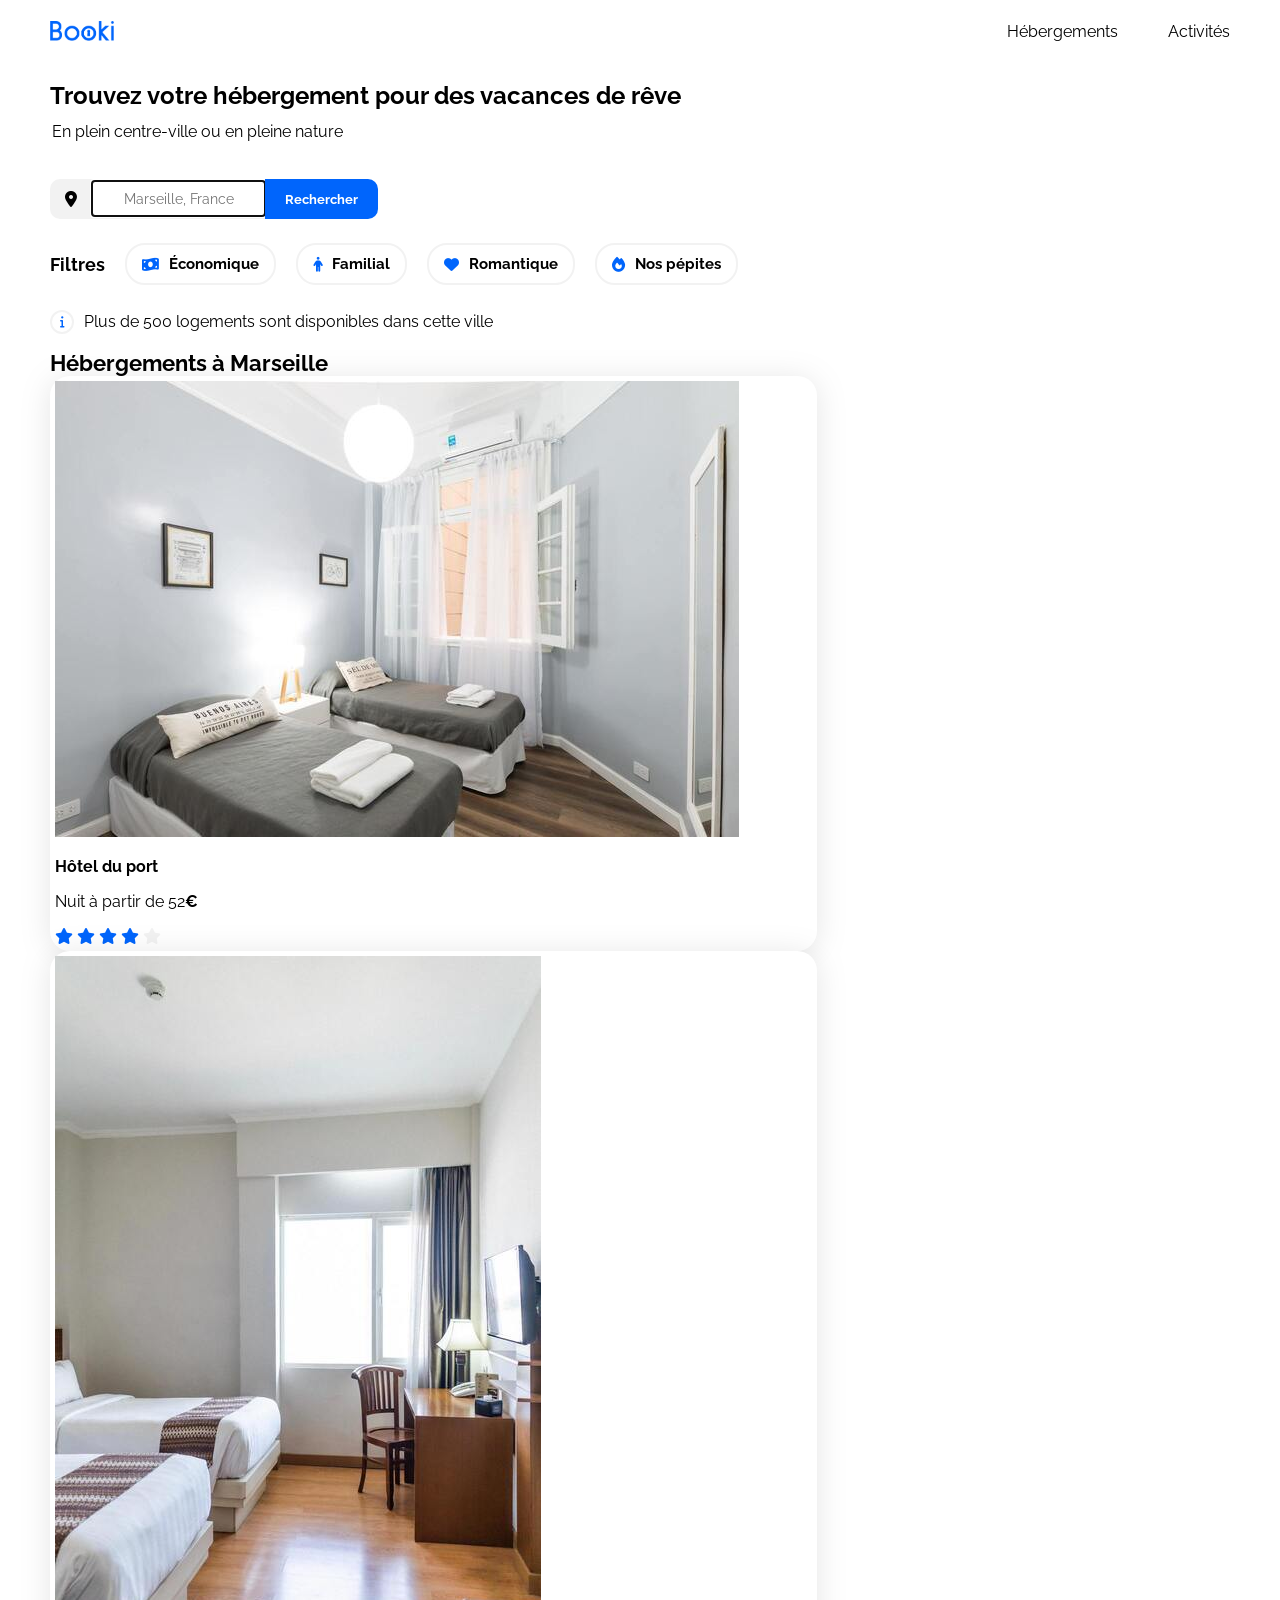
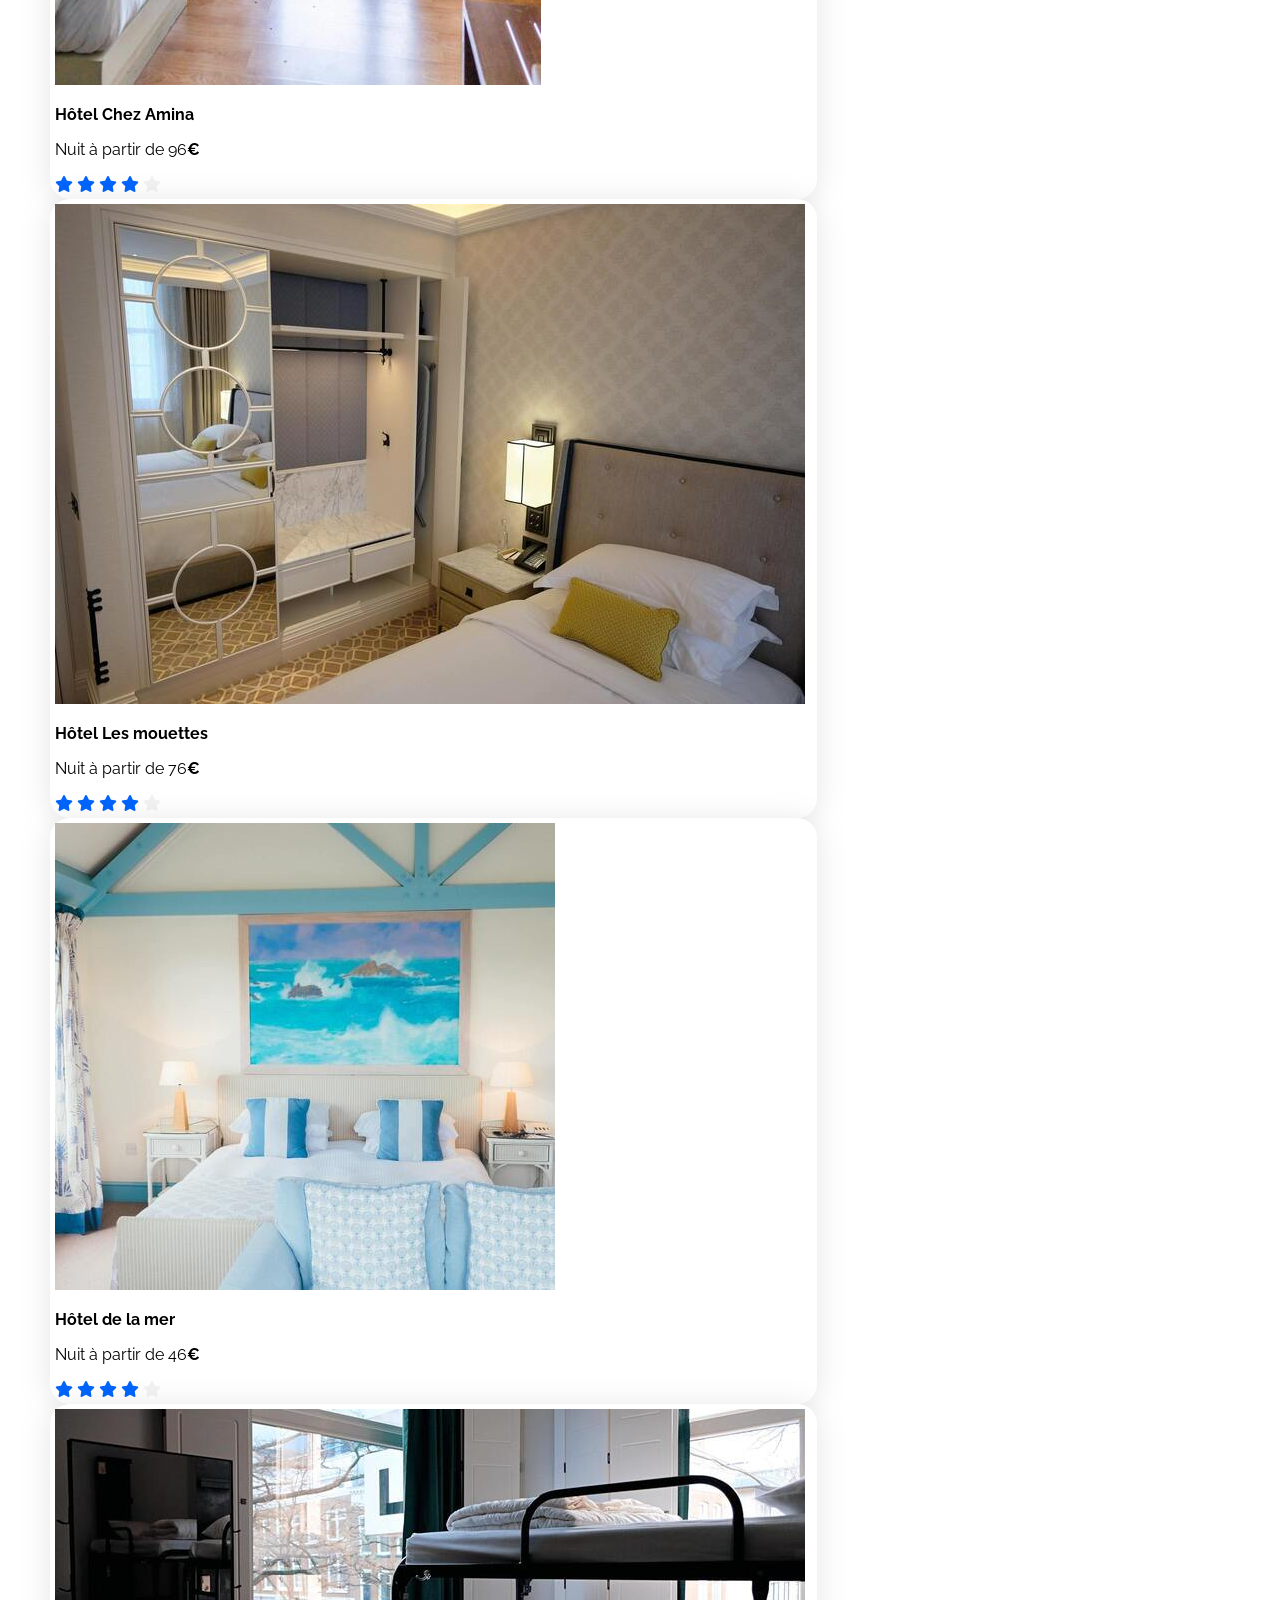
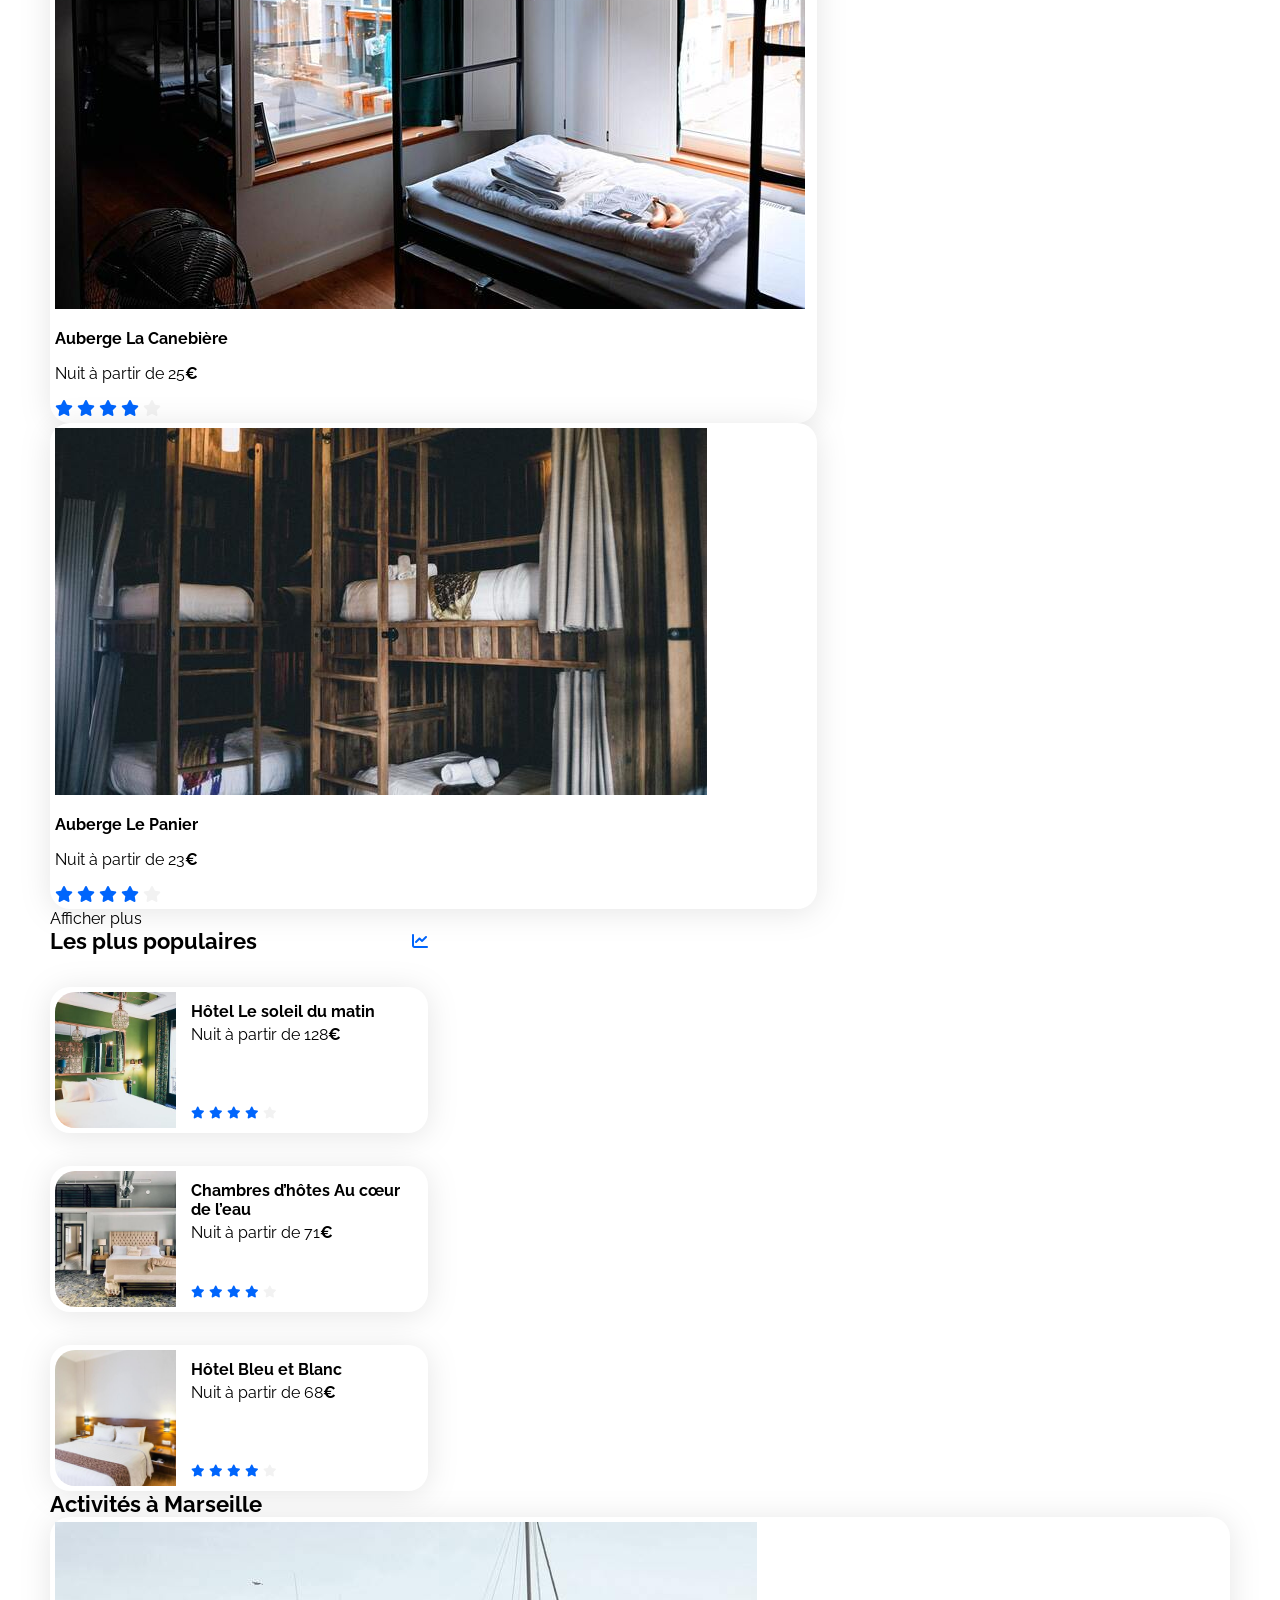
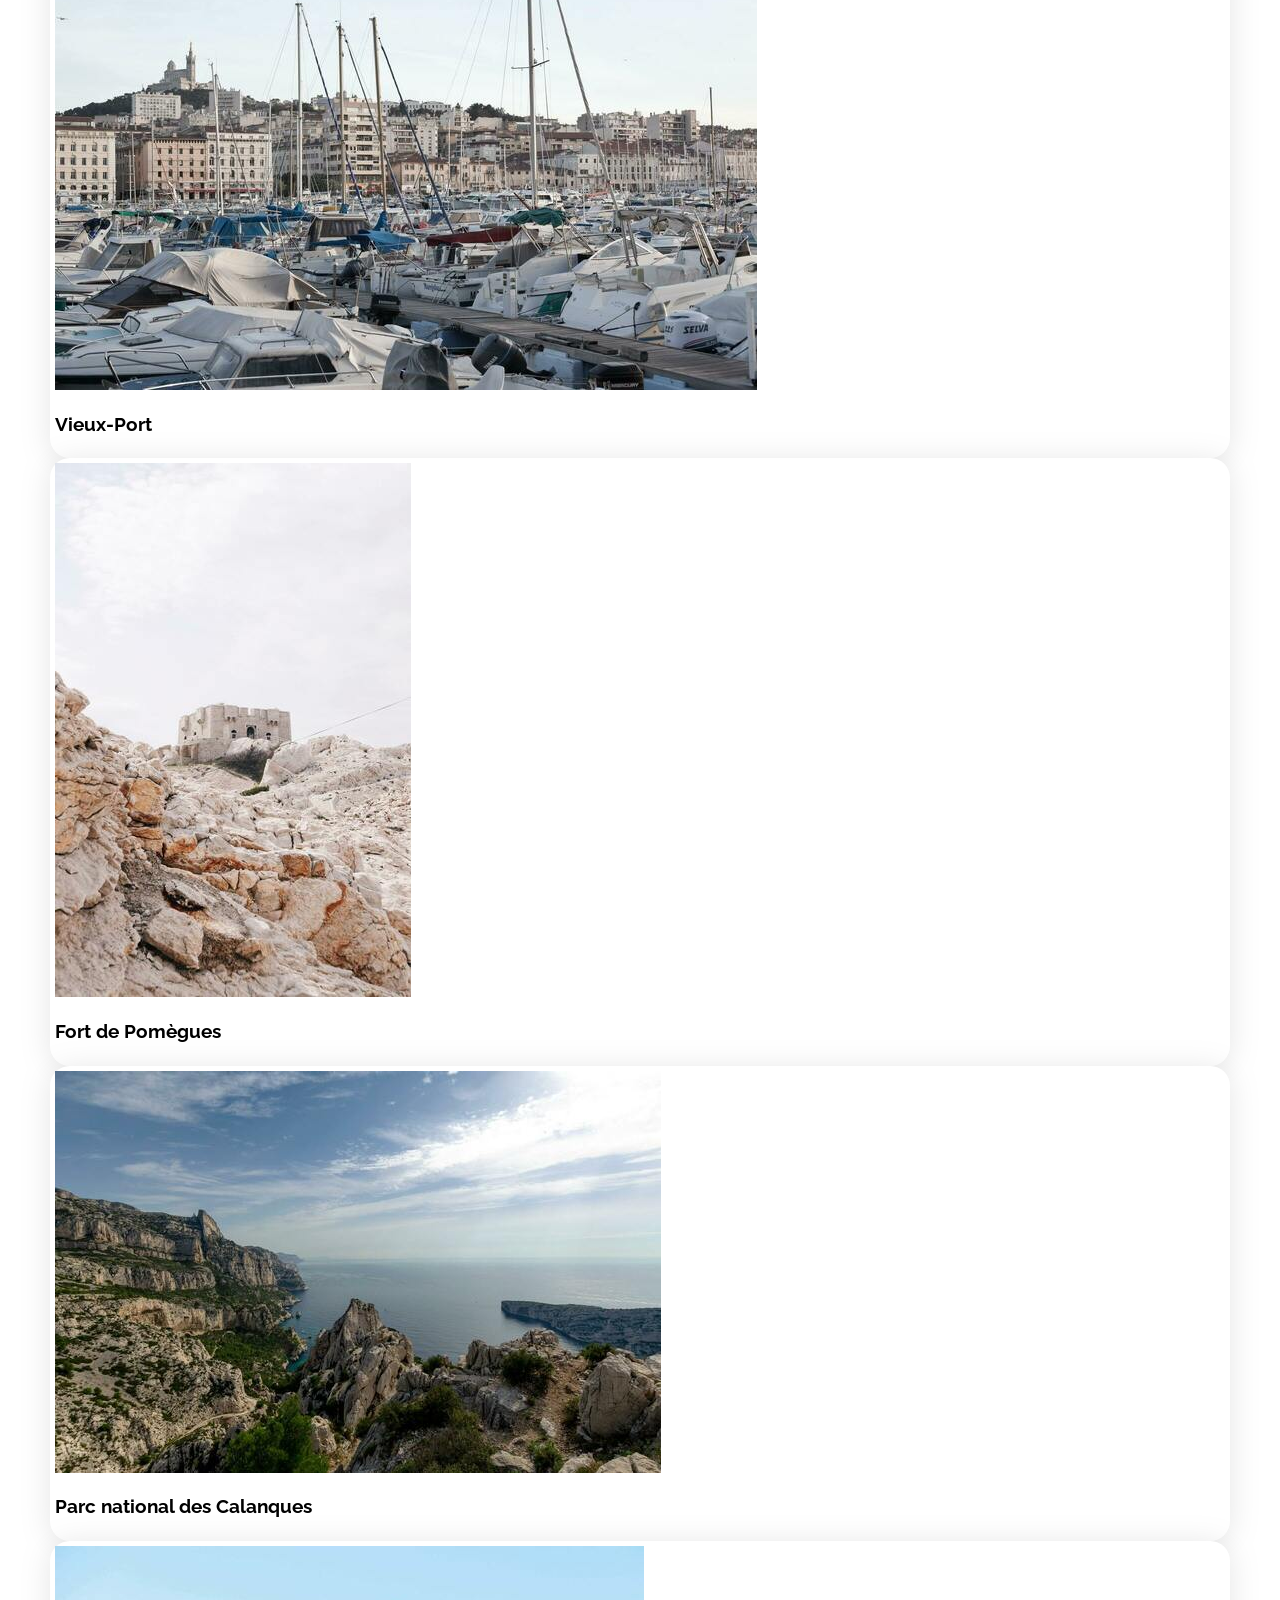
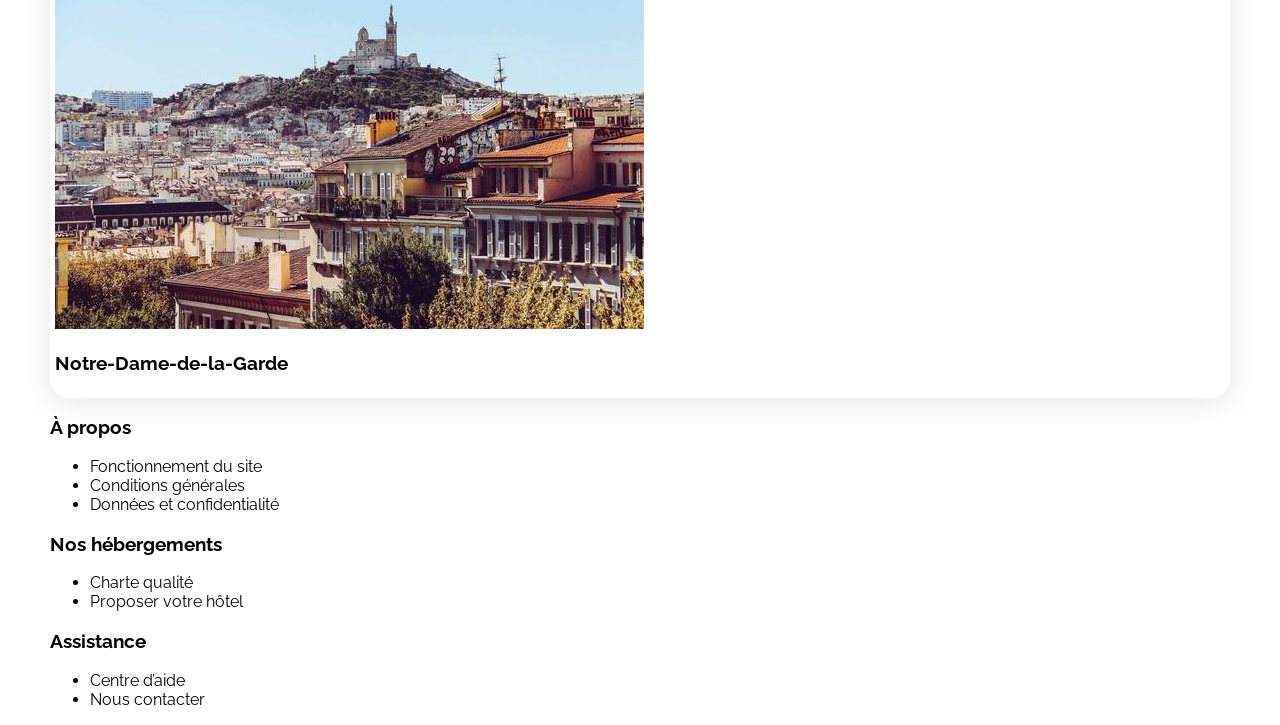
==== index.html @ cf089c15 "Ajout de la partie Filtres" ====
<!DOCTYPE html>
<html lang="fr">

<head>
    <meta charset="UTF-8">
    <meta name="viewport" content="width=device-width, initial-scale=1.0">
    <title>Booki</title>

    <!-- Polices -->
    <link rel="preconnect" href="https://fonts.googleapis.com">
    <link rel="preconnect" href="https://fonts.gstatic.com" crossorigin>
    <link href="https://fonts.googleapis.com/css2?family=Raleway:wght@400;500;700&display=swap" rel="stylesheet">

    <!-- Icônes -->
    <link rel="stylesheet" href="https://cdnjs.cloudflare.com/ajax/libs/font-awesome/6.2.1/css/all.min.css"
        integrity="sha512-MV7K8+y+gLIBoVD59lQIYicR65iaqukzvf/nwasF0nqhPay5w/9lJmVM2hMDcnK1OnMGCdVK+iQrJ7lzPJQd1w=="
        crossorigin="anonymous" referrerpolicy="no-referrer" />

    <!-- CSS -->
    <link rel="stylesheet" href="./css/style.css">
    <link rel="stylesheet" href="./css/tablette.css">
    <link rel="stylesheet" href="./css/mobile.css">
</head>

<body>
    <div class="main-container">

        <!-- HEADER -->
        <header>
            <nav class="nav">
                <img src="./images/logo/Booki.png" alt="Logo Booki" id="logo-booki">
                <ul class="nav-links">
                    <li><a href="#">Hébergements</a></li>
                    <li><a href="#">Activités</a></li>
                </ul>
            </nav>
        </header>

        <main>
            <!-- SECTION RECHERCHE -->
            <section class="recherche">

                <h1>Trouvez votre hébergement pour des vacances de rêve</h1>
                <p>En plein centre-ville ou en pleine nature</p>

                <form action="#" method="get" class="formulaire-recherche">
                    <div class="icone-recherche">
                        <i class="fa-solid fa-location-dot"></i>
                    </div>

                    <div class="barre-de-recherche">
                        <label for="ville" class="sr-only">Ville</label>
                        <input type="text" name="ville" id="ville" placeholder="Marseille, France" autofocus required>
                    </div>

                     <button type="submit" class="bouton-rechercher" aria-label="Lancer la recherche">Rechercher</button>
                </form>

            </section>

            <!-- SECTION FILTRES -->
            <section class="filtres">

                <div class="filtres-container">
                    <h2>Filtres</h2>

                    <button class="filtre">
                        <i class="fa-solid fa-money-bill-wave"></i> Économique
                    </button>

                    <button class="filtre">
                        <i class="fa-solid fa-person"></i> Familial
                    </button>

                    <button class="filtre">
                        <i class="fa-solid fa-heart"></i> Romantique
                    </button>

                    <button class="filtre">
                        <i class="fa-solid fa-fire"></i> Nos pépites
                    </button>
                </div>

                <p class="info">
                    <i class="fa-solid fa-info"></i>
                    Plus de 500 logements sont disponibles dans cette ville
                </p>
            </section>

            <!-- HEBERGEMENTS + POPULAIRES -->
            <div class="hebergements-et-populaires">

                <!-- SECTION HÉBERGEMENTS -->
                <section class="hebergements" id="hebergements">
                    <h2 class="section-title">Hébergements à Marseille</h2>

                    <div class="hebergements-cards">

                        <!-- 6 cartes -->
                        <article class="card">
                            <img src="./images/hebergements/fred-kleber.jpg" alt="Hôtel du port">
                            <div class="card-content">
                                <h3 class="card-title">Hôtel du port</h3>
                                <p class="card-subtitle">Nuit à partir de 52<span class="euro">€</span></p>
                                <div class="card-rating">
                                    <i class="fa-solid fa-star"></i>
                                    <i class="fa-solid fa-star"></i>
                                    <i class="fa-solid fa-star"></i>
                                    <i class="fa-solid fa-star"></i>
                                    <i class="fa-solid fa-star neutral-star"></i>
                                </div>
                            </div>
                        </article>

                        <article class="card">
                            <img src="./images/hebergements/febrian-zakaria.jpg" alt="Hôtel Chez Amina">
                            <div class="card-content">
                                <h3 class="card-title">Hôtel Chez Amina</h3>
                                <p class="card-subtitle">Nuit à partir de 96<span class="euro">€</span></p>
                                <div class="card-rating">
                                    <i class="fa-solid fa-star"></i>
                                    <i class="fa-solid fa-star"></i>
                                    <i class="fa-solid fa-star"></i>
                                    <i class="fa-solid fa-star"></i>
                                    <i class="fa-solid fa-star neutral-star"></i>
                                </div>
                            </div>
                        </article>

                        <article class="card">
                            <img src="./images/hebergements/reisetopia.jpg" alt="Hôtel Les mouettes">
                            <div class="card-content">
                                <h3 class="card-title">Hôtel Les mouettes</h3>
                                <p class="card-subtitle">Nuit à partir de 76<span class="euro">€</span></p>
                                <div class="card-rating">
                                    <i class="fa-solid fa-star"></i>
                                    <i class="fa-solid fa-star"></i>
                                    <i class="fa-solid fa-star"></i>
                                    <i class="fa-solid fa-star"></i>
                                    <i class="fa-solid fa-star neutral-star"></i>
                                </div>
                            </div>
                        </article>

                        <article class="card">
                            <img src="./images/hebergements/annie-spratt.jpg" alt="Hôtel de la mer">
                            <div class="card-content">
                                <h3 class="card-title">Hôtel de la mer</h3>
                                <p class="card-subtitle">Nuit à partir de 46<span class="euro">€</span></p>
                                <div class="card-rating">
                                    <i class="fa-solid fa-star"></i>
                                    <i class="fa-solid fa-star"></i>
                                    <i class="fa-solid fa-star"></i>
                                    <i class="fa-solid fa-star"></i>
                                    <i class="fa-solid fa-star neutral-star"></i>
                                </div>
                            </div>
                        </article>

                        <article class="card">
                            <img src="./images/hebergements/marcus-loke.jpg" alt="Auberge La Canebière">
                            <div class="card-content">
                                <h3 class="card-title">Auberge La Canebière</h3>
                                <p class="card-subtitle">Nuit à partir de 25<span class="euro">€</span></p>
                                <div class="card-rating">
                                    <i class="fa-solid fa-star"></i>
                                    <i class="fa-solid fa-star"></i>
                                    <i class="fa-solid fa-star"></i>
                                    <i class="fa-solid fa-star"></i>
                                    <i class="fa-solid fa-star neutral-star"></i>
                                </div>
                            </div>
                        </article>

                        <article class="card">
                            <img src="./images/hebergements/nicate-lee.jpg" alt="Auberge Le Panier">
                            <div class="card-content">
                                <h3 class="card-title">Auberge Le Panier</h3>
                                <p class="card-subtitle">Nuit à partir de 23<span class="euro">€</span></p>
                                <div class="card-rating">
                                    <i class="fa-solid fa-star"></i>
                                    <i class="fa-solid fa-star"></i>
                                    <i class="fa-solid fa-star"></i>
                                    <i class="fa-solid fa-star"></i>
                                    <i class="fa-solid fa-star neutral-star"></i>
                                </div>
                            </div>
                        </article>

                    </div>

                    <a href="#" class="show-more">Afficher plus</a>
                </section>

                <!-- SECTION POPULAIRES -->
                <section class="populaires">
                    <div class="populaires-title">
                        <h2 class="section-title">Les plus populaires</h2>
                        <i class="fa-solid fa-chart-line" aria-hidden="true"></i>
                    </div>

                    <div class="populaires-cards">

                        <a href="#">
                            <article class="card">
                                <img src="./images/hebergements/emile-guillemot.jpg" alt="Image de la chambre d'hôtel montrant un lit">
                                <div class="card-content">
                                    <div class="card-txt">
                                        <h3 class="card-title">Hôtel Le soleil du matin</h3>
                                        <p class="card-subtitle">Nuit à partir de 128<span class="euro">€</span></p>
                                    </div>
                                    <div class="card-rating">
                                        <i class="fa-xs fa-solid fa-star" aria-hidden="true"></i>
                                        <i class="fa-xs fa-solid fa-star" aria-hidden="true"></i>
                                        <i class="fa-xs fa-solid fa-star" aria-hidden="true"></i>
                                        <i class="fa-xs fa-solid fa-star" aria-hidden="true"></i>
                                        <i class="fa-xs fa-solid fa-star neutral-star" aria-hidden="true"></i>
                                        <span class="sr-only">Note de 4 sur 5</span>
                                    </div>
                                </div>
                            </article>
                        </a>

                        <a href="#">
                            <article class="card">
                                <img src="./images/hebergements/aw-creative.jpg" alt="Image de la chambre d'hôtel montrant un lit">
                                <div class="card-content">
                                    <div class="card-txt">
                                        <h3 class="card-title">Chambres d’hôtes Au cœur de l’eau</h3>
                                        <p class="card-subtitle">Nuit à partir de 71<span class="euro">€</span></p>
                                    </div>
                                    <div class="card-rating">
                                        <i class="fa-xs fa-solid fa-star" aria-hidden="true"></i>
                                        <i class="fa-xs fa-solid fa-star" aria-hidden="true"></i>
                                        <i class="fa-xs fa-solid fa-star" aria-hidden="true"></i>
                                        <i class="fa-xs fa-solid fa-star" aria-hidden="true"></i>
                                        <i class="fa-xs fa-solid fa-star neutral-star" aria-hidden="true"></i>
                                        <span class="sr-only">Note de 4 sur 5</span>
                                    </div>
                                </div>
                            </article>
                        </a>

                        <a href="#">
                            <article class="card">
                                <img src="./images/hebergements/febrian-zakaria2.jpg" alt="Image de la chambre d'hôtel montrant un lit">
                                <div class="card-content">
                                    <div class="card-txt">
                                        <h3 class="card-title">Hôtel Bleu et Blanc</h3>
                                        <p class="card-subtitle">Nuit à partir de 68<span class="euro">€</span></p>
                                    </div>
                                    <div class="card-rating">
                                        <i class="fa-xs fa-solid fa-star" aria-hidden="true"></i>
                                        <i class="fa-xs fa-solid fa-star" aria-hidden="true"></i>
                                        <i class="fa-xs fa-solid fa-star" aria-hidden="true"></i>
                                        <i class="fa-xs fa-solid fa-star" aria-hidden="true"></i>
                                        <i class="fa-xs fa-solid fa-star neutral-star" aria-hidden="true"></i>
                                        <span class="sr-only">Note de 4 sur 5</span>
                                    </div>
                                </div>
                            </article>
                        </a>
                    </div>
                </section> 
            </div>

            <!-- SECTION ACTIVITÉS -->
            <section class="activites" id="activites">
                <h2 class="section-title">Activités à Marseille</h2>

                <div class="activites-cards">
                    <article class="card">
                        <img src="./images/activites/reno-laithienne.jpg" alt="Vieux-Port">
                        <h3>Vieux-Port</h3>
                    </article>

                    <article class="card">
                        <img src="./images/activites/paul-hermann.jpg" alt="Fort de Pomègues">
                        <h3>Fort de Pomègues</h3>
                    </article>

                    <article class="card">
                        <img src="./images/activites/kilyan-sockalingum.jpg" alt="Parc national des Calanques">
                        <h3>Parc national des Calanques</h3>
                    </article>

                    <article class="card">
                        <img src="./images/activites/florian-wehde.jpg" alt="Notre-Dame-de-la-Garde">
                        <h3>Notre-Dame-de-la-Garde</h3>
                    </article>
                </div>
            </section>

        </main>

        <!-- FOOTER -->
        <footer>
            <div class="footer-column">
                <h3>À propos</h3>
                <ul>
                    <li>Fonctionnement du site</li>
                    <li>Conditions générales</li>
                    <li>Données et confidentialité</li>
                </ul>
            </div>

            <div class="footer-column">
                <h3>Nos hébergements</h3>
                <ul>
                    <li>Charte qualité</li>
                    <li>Proposer votre hôtel</li>
                </ul>
            </div>

            <div class="footer-column">
                <h3>Assistance</h3>
                <ul>
                    <li>Centre d’aide</li>
                    <li>Nous contacter</li>
                </ul>
            </div>
        </footer>
        
    </div>
</body>

</html>
---- css/style.css ----
/****** General ***********/

* {
    font-family: 'Raleway', sans-serif;
}

:root {
    --main-color: #0065FC;
    --main-bg-color: #F2F2F2;
    --filter-bg-color: #DEEBFF;
}

.fa-solid {
    color: var(--main-color);
}

body {
    display: flex;
    justify-content: center;
    margin: 0;
}

.main-container {
    width: 100%;
    max-width: 1440px;
    padding: 0 50px;
    box-sizing: border-box;
}

a {
    color: inherit;
    text-decoration: none;
}

.section-title {
    margin: 0;
    font-size: 22px;
}

.card {
    background-color: white;
    border-radius: 20px;
    padding: 5px;
    filter: drop-shadow(0px 3px 15px rgba(0, 0, 0, 0.1));
}

.card img {
    object-fit: cover;
}

.card-title {
    font-size: 16px;
}

.euro {
    font-weight: 700;
}

.neutral-star {
    color: var(--main-bg-color);
}

/****** Navigation ***********/
#logo-booki {
    height: 20px;
    width: auto;
}

/* Structure du header */
.nav {
    display: flex;
    justify-content: space-between;
    align-items: center;
}

/* Supprime les marges/paddings du ul */
.nav-links {
    list-style: none;
    display: flex;
    gap: 50px;
    margin: 0px;
    padding: 0px;
}

/* Style des liens */
.nav-links a {
    text-decoration: none;
    color: black;
    padding: 20px 0px;
    display: block;
    border-top: 2px solid transparent;
}

.nav-links a:hover {
    color: var(--main-color);
    border-top: 2px solid var(--main-color);
}

/****** Recherche ***********/

.recherche {
    display: flex;
    flex-direction: column;
    align-items: flex-start;
}

.recherche h1 {
    font-size: 24px;
    margin-bottom: 0px;
}

.recherche p {
    margin-top: 10px;
    padding: 2px;
}

.formulaire-recherche {
    margin-top: 20px;
    display: flex;
    align-items: center;
}

.icone-recherche {
    background-color: #F2F2F2;
    padding: 12px 15px;
    border-top-left-radius: 10px;
    border-bottom-left-radius: 10px;
    display: flex;
    justify-content: center;
    align-items: center;
}

.fa-location-dot {
  color: #000;
}

.barre-de-recherche {
    flex-grow: 1;
    height: 40px;
    display: flex;
    align-items: center;
    background-color: white;
    padding: 0px;
    box-sizing: border-box;
    border-top: 1px solid #F2F2F2;
    border-bottom: 1px solid #F2F2F2;
}

.barre-de-recherche input {
    flex: 1;
    border: none;
    height: 35px;
    padding: 0px;
    font-size: 14px;
    line-height: 40px;
    text-align: center;
}

.bouton-rechercher {
    background-color: var(--main-color);
    color: white;
    font-weight: 700;
    border: none;
    border-top-right-radius: 10px;
    border-bottom-right-radius: 10px;
    padding: 0px 20px;
    height: 40px;
    cursor: pointer;
}

.bouton-rechercher:hover {
    background-color: #0050c5;
}

/****** Filtres ***********/

.filtres h2 {
    font-size: 18px;
}

.filtres-container {
    display: flex;
    align-items: center;
    gap: 20px;
    margin-top: 20px;
}

.filtre {
    background-color: white;
    border-radius: 20px;
    border: 2px solid #F2F2F2;
    cursor: pointer;
    padding: 10px 15px;
    font-size: 15px;
    font-weight: 700;
    display: flex;
    align-items: center;
}

.filtre i {
    margin-right: 10px;
}

.filtre:hover {
    background-color: var(--filter-bg-color);
    border: 2px solid var(--main-color);
}

.info i {
    color: var(--main-color);
    background-color: white;
    border: 2px solid #F2F2F2;
    border-radius: 50%;
    width: 20px;
    height: 20px;
    display: flex;
    justify-content: center;
    align-items: center;
    margin-right: 10px;
    font-size: 12px;
}

.info {
    display: flex;
    align-items: center;
    margin-top: 20px;
    font-size: 16px;
}

/****** Hebergements And Populaires ***********/
.hebergements-and-populaires {
    display: flex;
    justify-content: space-between;
}

.hebergements-and-populaires section {
    background-color: var(--main-bg-color);
    border-radius: 20px;
    padding: 30px;
    box-sizing: border-box;
}

/****** Hebergements ***********/
.hebergements {
    width: 65%;
}

/****** Populaires ***********/
.populaires {
    width: 32%;
}

.populaires-title {
    display: flex;
    justify-content: space-between;
    align-items: center;
}

.populaires-cards .card {
    display: flex;
    margin-top: 33px;
}

.populaires-cards img {
    width: 33%;
    height: 136px;
    border-top-left-radius: 20px;
    border-bottom-left-radius: 20px;
}

.populaires-cards .card-content {
    width: 67%;
    padding-left: 15px;
    display: flex;
    flex-direction: column;
    justify-content: space-between;
    box-sizing: border-box;
}

.populaires-cards .card-title {
    margin-top: 10px;
    margin-bottom: 4px;
}

.populaires-cards .card-subtitle {
    margin: 0;
}

.populaires-cards .card-rating {
    margin-bottom: 5px;
}
---- css/tablette.css ----
/* Le code ci-dessous correspond à la version responsive uniquement */

/****** Media queries ***********/
/* Medium devices (tablets, less/equal than 1024px) */
@media (max-width: 1024px) {
    .hebergements-and-populaires {
        flex-direction: column;
    }

    .hebergements {
        width: 100%;
    }

    .populaires {
        width: 100%;
        margin-top: 50px;
    }

    .populaires-cards {
        display: flex;
        flex-direction: row;
        justify-content: space-between;
    }

    .populaires-cards a {
        width: 30%;
    }

    .populaires-cards .card-title {
        font-size: 14px;
    }

    .populaires-cards .card-subtitle {
        font-size: 13px;
    }
}
---- css/mobile.css ----
/* Small devices (phones, less than 768px) */
@media (max-width: 767.98px) {
    /* ... */
}
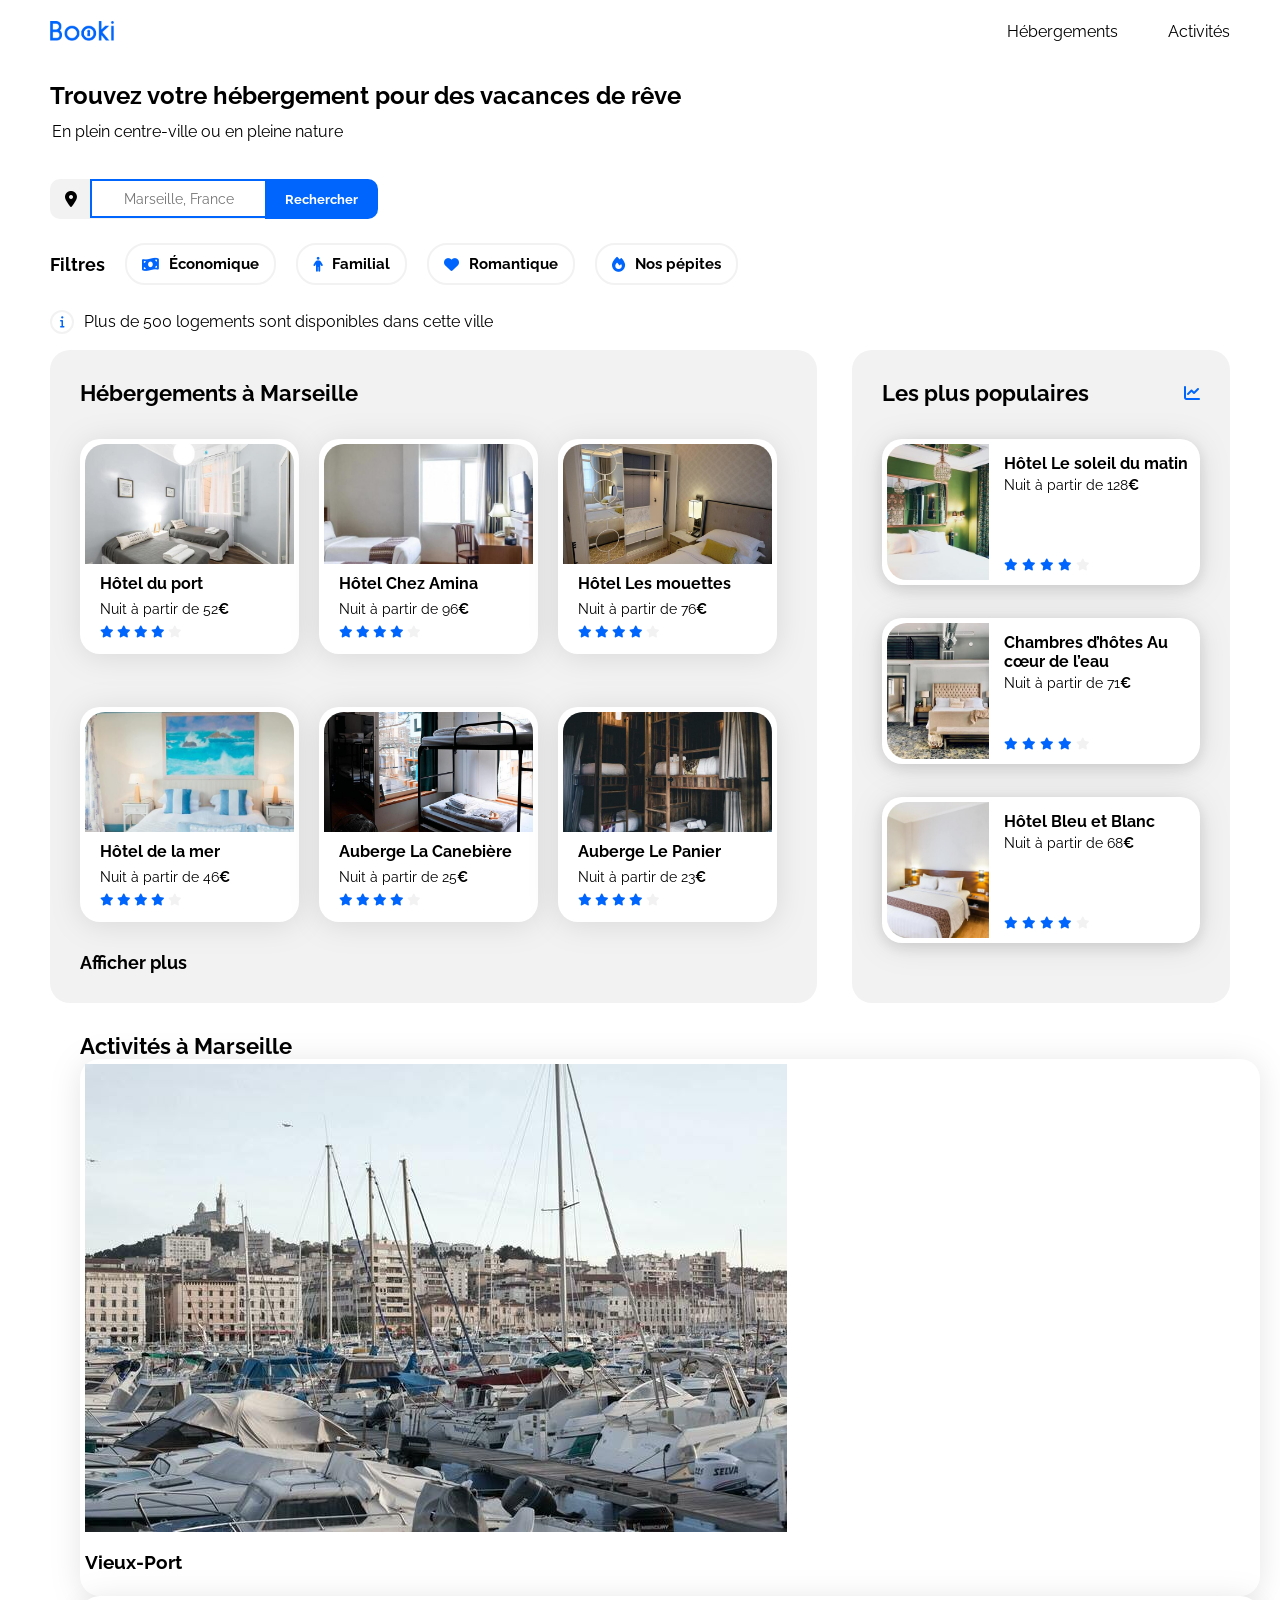
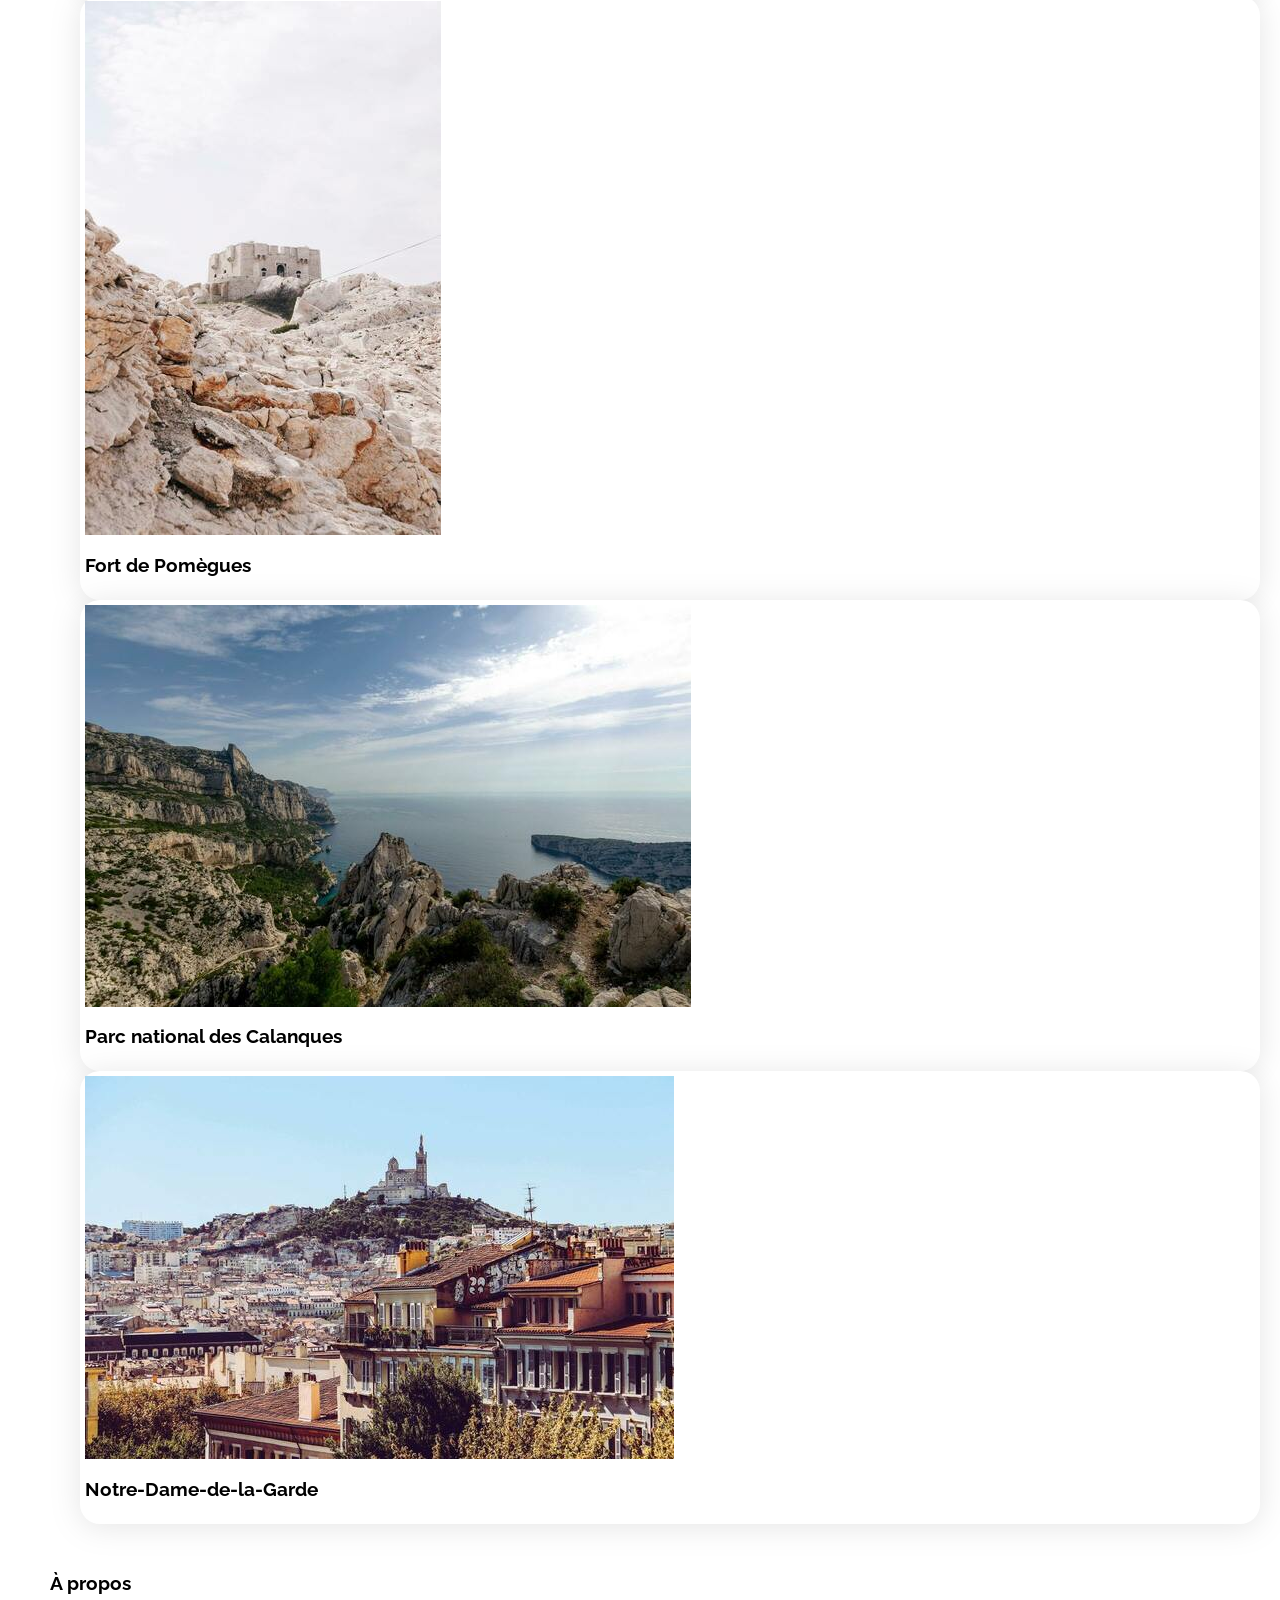
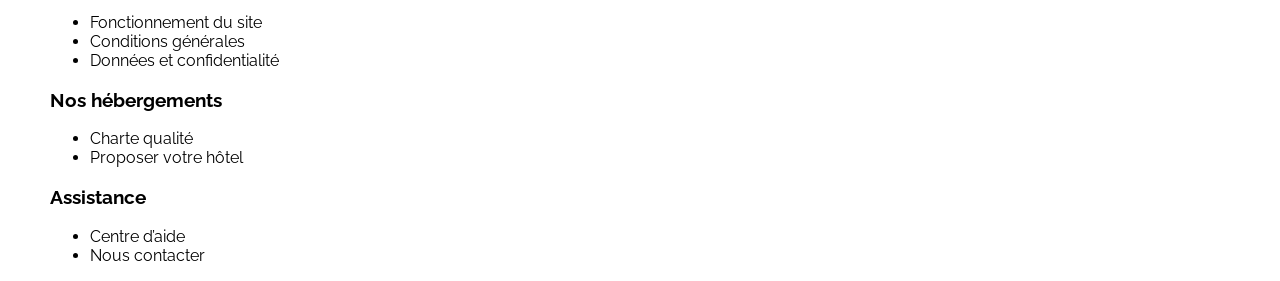
==== commit 35f53023: "Ajout des cartes Hébergements et Les plus populaires" ====
--- a/index.html
+++ b/index.html
@@ -14,7 +14,7 @@
     <!-- Icônes -->
     <link rel="stylesheet" href="https://cdnjs.cloudflare.com/ajax/libs/font-awesome/6.2.1/css/all.min.css"
         integrity="sha512-MV7K8+y+gLIBoVD59lQIYicR65iaqukzvf/nwasF0nqhPay5w/9lJmVM2hMDcnK1OnMGCdVK+iQrJ7lzPJQd1w=="
-        crossorigin="anonymous" referrerpolicy="no-referrer" />
+        crossorigin="anonymous" referrerpolicy="no-referrer">
 
     <!-- CSS -->
     <link rel="stylesheet" href="./css/style.css">
@@ -92,12 +92,16 @@
 
                 <!-- SECTION HÉBERGEMENTS -->
                 <section class="hebergements" id="hebergements">
-                    <h2 class="section-title">Hébergements à Marseille</h2>
+
+                    <div class="hebergements-titles">
+                        <h2 class="section-title">Hébergements à Marseille</h2>
+                    </div>
 
                     <div class="hebergements-cards">
 
                         <!-- 6 cartes -->
                         <article class="card">
+                            <a href="#">
                             <img src="./images/hebergements/fred-kleber.jpg" alt="Hôtel du port">
                             <div class="card-content">
                                 <h3 class="card-title">Hôtel du port</h3>
@@ -110,9 +114,11 @@
                                     <i class="fa-solid fa-star neutral-star"></i>
                                 </div>
                             </div>
-                        </article>
-
-                        <article class="card">
+                            </a>
+                        </article>
+
+                        <article class="card">
+                            <a href="#">
                             <img src="./images/hebergements/febrian-zakaria.jpg" alt="Hôtel Chez Amina">
                             <div class="card-content">
                                 <h3 class="card-title">Hôtel Chez Amina</h3>
@@ -125,9 +131,11 @@
                                     <i class="fa-solid fa-star neutral-star"></i>
                                 </div>
                             </div>
-                        </article>
-
-                        <article class="card">
+                            </a>
+                        </article>
+
+                        <article class="card">
+                            <a href="#">
                             <img src="./images/hebergements/reisetopia.jpg" alt="Hôtel Les mouettes">
                             <div class="card-content">
                                 <h3 class="card-title">Hôtel Les mouettes</h3>
@@ -140,9 +148,11 @@
                                     <i class="fa-solid fa-star neutral-star"></i>
                                 </div>
                             </div>
-                        </article>
-
-                        <article class="card">
+                            </a>
+                        </article>
+
+                        <article class="card">
+                            <a href="#">
                             <img src="./images/hebergements/annie-spratt.jpg" alt="Hôtel de la mer">
                             <div class="card-content">
                                 <h3 class="card-title">Hôtel de la mer</h3>
@@ -155,9 +165,11 @@
                                     <i class="fa-solid fa-star neutral-star"></i>
                                 </div>
                             </div>
-                        </article>
-
-                        <article class="card">
+                            </a>
+                        </article>
+
+                        <article class="card">
+                            <a href="#">
                             <img src="./images/hebergements/marcus-loke.jpg" alt="Auberge La Canebière">
                             <div class="card-content">
                                 <h3 class="card-title">Auberge La Canebière</h3>
@@ -170,9 +182,11 @@
                                     <i class="fa-solid fa-star neutral-star"></i>
                                 </div>
                             </div>
-                        </article>
-
-                        <article class="card">
+                            </a>
+                        </article>
+
+                        <article class="card">
+                            <a href="#">
                             <img src="./images/hebergements/nicate-lee.jpg" alt="Auberge Le Panier">
                             <div class="card-content">
                                 <h3 class="card-title">Auberge Le Panier</h3>
@@ -185,6 +199,7 @@
                                     <i class="fa-solid fa-star neutral-star"></i>
                                 </div>
                             </div>
+                            </a>
                         </article>
 
                     </div>
@@ -270,23 +285,31 @@
 
                 <div class="activites-cards">
                     <article class="card">
+                        <a href="#">
                         <img src="./images/activites/reno-laithienne.jpg" alt="Vieux-Port">
                         <h3>Vieux-Port</h3>
+                        </a>
                     </article>
 
                     <article class="card">
+                        <a href="#">
                         <img src="./images/activites/paul-hermann.jpg" alt="Fort de Pomègues">
                         <h3>Fort de Pomègues</h3>
+                        </a>
                     </article>
 
                     <article class="card">
+                        <a href="#">
                         <img src="./images/activites/kilyan-sockalingum.jpg" alt="Parc national des Calanques">
                         <h3>Parc national des Calanques</h3>
+                        </a>
                     </article>
 
                     <article class="card">
+                        <a href="#">
                         <img src="./images/activites/florian-wehde.jpg" alt="Notre-Dame-de-la-Garde">
                         <h3>Notre-Dame-de-la-Garde</h3>
+                        </a>
                     </article>
                 </div>
             </section>
--- a/css/style.css
+++ b/css/style.css
@@ -30,6 +30,7 @@
 a {
     color: inherit;
     text-decoration: none;
+    display: block;
 }
 
 .section-title {
@@ -42,14 +43,27 @@
     border-radius: 20px;
     padding: 5px;
     filter: drop-shadow(0px 3px 15px rgba(0, 0, 0, 0.1));
+    box-sizing: border-box;
 }
 
 .card img {
     object-fit: cover;
+    display: block;
 }
 
 .card-title {
     font-size: 16px;
+}
+
+.card-subtitle {
+    margin: 0px;
+    font-size: 14px;
+}
+
+.card:hover {
+    transform: scale(1.02);
+    transition: transform 0.3s ease-in-out;
+    box-shadow: 0px 4px 20px rgba(0, 0, 0, 0.2);
 }
 
 .euro {
@@ -154,6 +168,11 @@
     font-size: 14px;
     line-height: 40px;
     text-align: center;
+}
+
+.barre-de-recherche input:focus{
+    outline: 2px solid var(--main-color);
+    box-shadow: 0 0 0 2px var(--main-color);
 }
 
 .bouton-rechercher {
@@ -227,13 +246,16 @@
     font-size: 16px;
 }
 
-/****** Hebergements And Populaires ***********/
-.hebergements-and-populaires {
-    display: flex;
-    justify-content: space-between;
-}
-
-.hebergements-and-populaires section {
+/****** Hebergements et Populaires ***********/
+
+.hebergements-et-populaires {
+    display: flex;
+    justify-content: space-between;
+    flex-direction: row;
+    gap: 20px;
+}
+
+.hebergements-et-populaires section {
     background-color: var(--main-bg-color);
     border-radius: 20px;
     padding: 30px;
@@ -241,13 +263,74 @@
 }
 
 /****** Hebergements ***********/
+
 .hebergements {
     width: 65%;
+    border-radius: 20px;
+    background-color: #F2F2F2;
+    padding: 30px;
+}
+
+.hebergements-cards {
+    display: flex;
+    flex-wrap: wrap;
+    flex-direction: row;
+    gap: 20px;
+}
+
+.hebergements-cards a {
+    display: block;
+}
+
+.hebergements-cards .card {
+    display: flex;
+    flex-direction: column;
+    margin-top: 33px;
+    width: 31%;
+}
+
+.hebergements-cards img {
+    width: 100%;
+    height: 120px;
+    border-top-left-radius: 20px;
+    border-top-right-radius: 20px;
+}
+
+.hebergements-cards .card-content {
+    width: 100%;
+    padding-left: 15px;
+    display: flex;
+    flex-direction: column;
+    justify-content: space-between;
+    box-sizing: border-box;
+}
+
+.hebergements-cards .card-title {
+    margin-top: 10px;
+    margin-bottom: 8px;
+}
+
+.hebergements-cards .card-rating {
+    margin-top: 8px;
+    margin-bottom: 10px;
+    font-size: 12px;
+}
+
+.show-more {
+    display: inline-block;
+    margin-top: 30px;
+    font-weight: 700;
+    font-size: 18px;
+    text-decoration: none;
+    color: inherit;
 }
 
 /****** Populaires ***********/
 .populaires {
     width: 32%;
+    border-radius: 20px;
+    background-color: #F2F2F2;
+    padding: 30px;
 }
 
 .populaires-title {
@@ -256,9 +339,17 @@
     align-items: center;
 }
 
+.populaires-cards {
+    display: flex;
+    flex-direction: column;
+}
+
 .populaires-cards .card {
     display: flex;
     margin-top: 33px;
+    background-color: white;
+    border-radius: 20px;
+    box-shadow: 0px 4px 15px rgba(0, 0, 0, 0.1);
 }
 
 .populaires-cards img {
@@ -282,10 +373,21 @@
     margin-bottom: 4px;
 }
 
-.populaires-cards .card-subtitle {
-    margin: 0;
-}
-
 .populaires-cards .card-rating {
     margin-bottom: 5px;
 }
+
+/****** Activités ***********/
+
+.activites {
+    width: 100%;
+    padding: 30px;
+    display: flex;
+    flex-direction: column;
+}
+
+.activites-title {
+   display: flex;
+   justify-content: space-between;
+   align-items: center;
+}
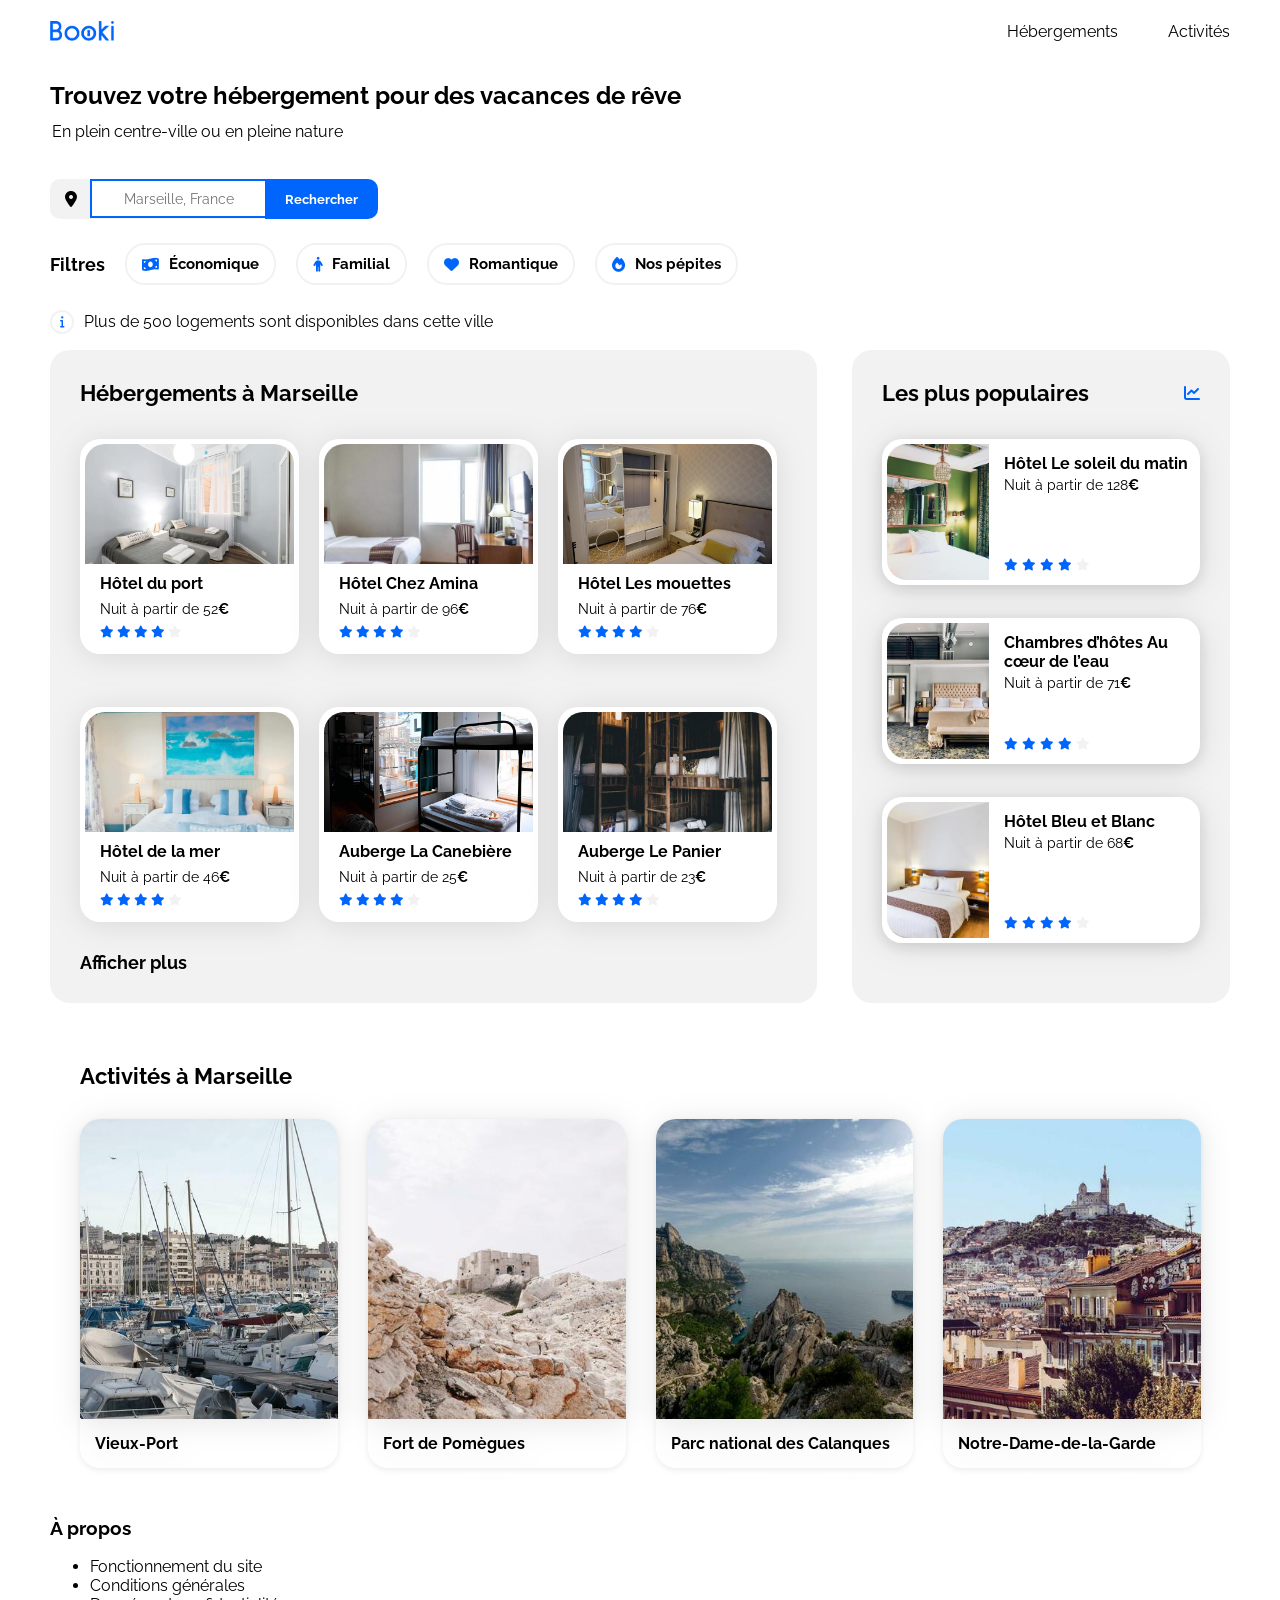
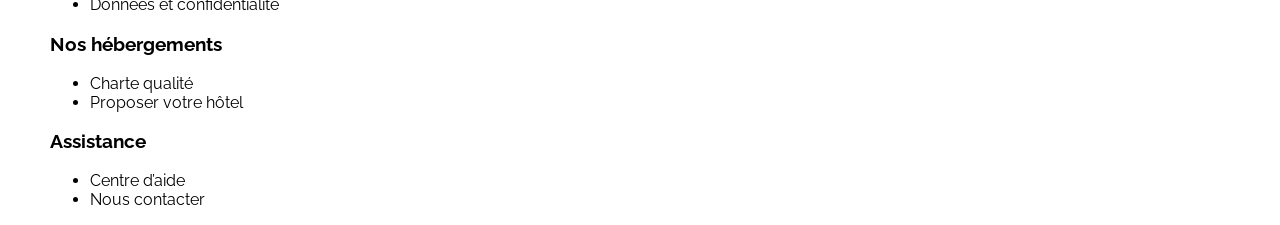
==== commit 7459dfce: "Ajout de la partie Activités" ====
--- a/index.html
+++ b/index.html
@@ -287,28 +287,28 @@
                     <article class="card">
                         <a href="#">
                         <img src="./images/activites/reno-laithienne.jpg" alt="Vieux-Port">
-                        <h3>Vieux-Port</h3>
+                        <h3 class="card-title">Vieux-Port</h3>
                         </a>
                     </article>
 
                     <article class="card">
                         <a href="#">
                         <img src="./images/activites/paul-hermann.jpg" alt="Fort de Pomègues">
-                        <h3>Fort de Pomègues</h3>
+                        <h3 class="card-title">Fort de Pomègues</h3>
                         </a>
                     </article>
 
                     <article class="card">
                         <a href="#">
                         <img src="./images/activites/kilyan-sockalingum.jpg" alt="Parc national des Calanques">
-                        <h3>Parc national des Calanques</h3>
+                        <h3 class="card-title">Parc national des Calanques</h3>
                         </a>
                     </article>
 
                     <article class="card">
                         <a href="#">
                         <img src="./images/activites/florian-wehde.jpg" alt="Notre-Dame-de-la-Garde">
-                        <h3>Notre-Dame-de-la-Garde</h3>
+                        <h3 class="card-title">Notre-Dame-de-la-Garde</h3>
                         </a>
                     </article>
                 </div>
--- a/css/style.css
+++ b/css/style.css
@@ -380,14 +380,36 @@
 /****** Activités ***********/
 
 .activites {
+    width: 95%;
+    display: flex;
+    flex-direction: column;
+    padding: 30px;
+    margin-top: 30px;
+}
+
+.activites-cards {
+    display: flex;
+    flex-direction: row;
+    margin-top: 30px;
+    gap: 30px;
+}
+
+.activites .card-title {
+    margin-top: 15px;
+    margin-bottom: 15px;
+    padding-left: 15px;
+}
+
+.activites-cards img {
     width: 100%;
-    padding: 30px;
-    display: flex;
-    flex-direction: column;
-}
-
-.activites-title {
-   display: flex;
-   justify-content: space-between;
-   align-items: center;
+    height: 300px;
+    border-top-left-radius: 20px;
+    border-top-right-radius: 20px;
+}
+
+.activites-cards .card {
+    width: 25%;
+    background-color: transparent;
+    padding: 0;
+    box-shadow: 0px 2px 6px rgba(0,0,0,0.08);
 }
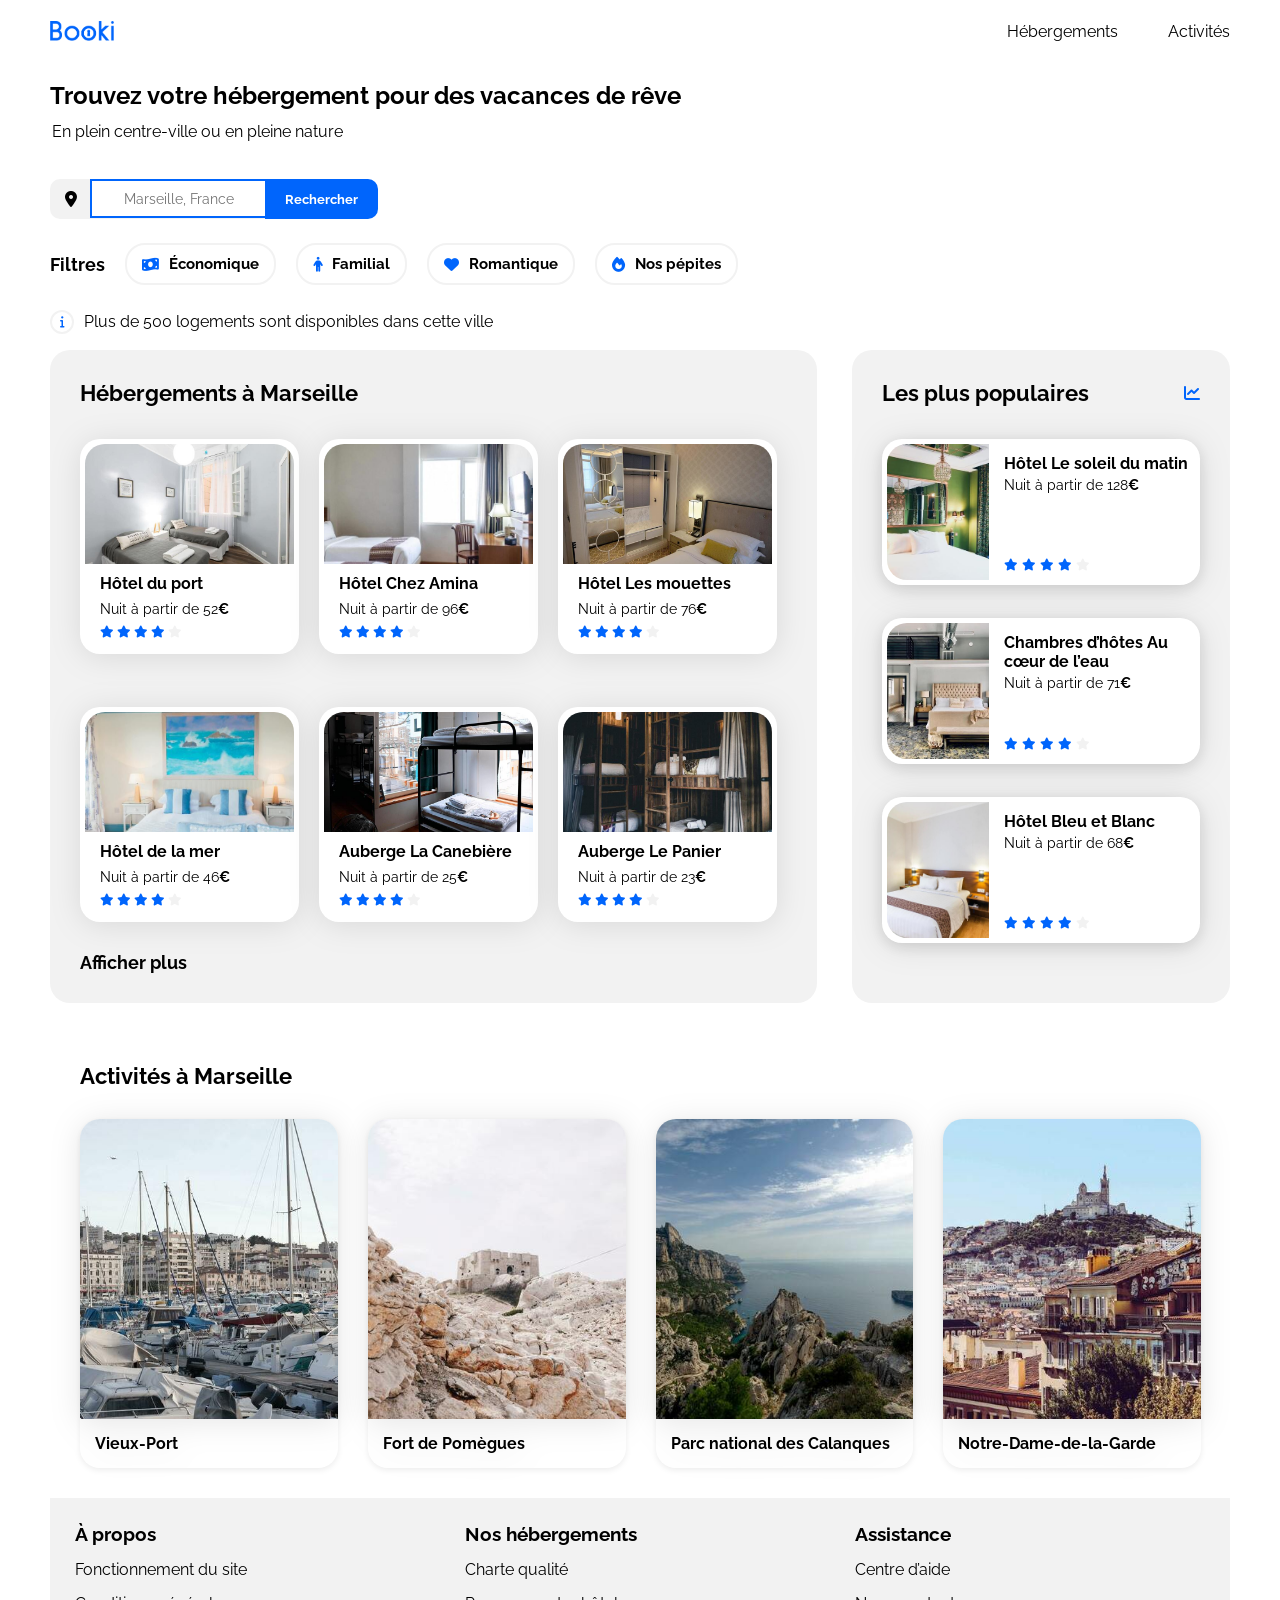
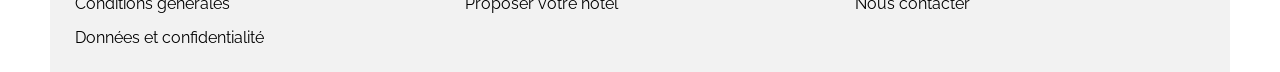
==== commit 644df631: "Ajout du footer" ====
--- a/index.html
+++ b/index.html
@@ -30,8 +30,8 @@
             <nav class="nav">
                 <img src="./images/logo/Booki.png" alt="Logo Booki" id="logo-booki">
                 <ul class="nav-links">
-                    <li><a href="#">Hébergements</a></li>
-                    <li><a href="#">Activités</a></li>
+                    <li><a href="#hebergements">Hébergements</a></li>
+                    <li><a href="#activites">Activités</a></li>
                 </ul>
             </nav>
         </header>
@@ -320,26 +320,26 @@
         <footer>
             <div class="footer-column">
                 <h3>À propos</h3>
-                <ul>
-                    <li>Fonctionnement du site</li>
-                    <li>Conditions générales</li>
-                    <li>Données et confidentialité</li>
+                <ul class="footer-links">
+                    <li><a href="#">Fonctionnement du site</a></li>
+                    <li><a href="#">Conditions générales</a></li>
+                    <li><a href="#">Données et confidentialité</a></li>
                 </ul>
             </div>
 
             <div class="footer-column">
                 <h3>Nos hébergements</h3>
-                <ul>
-                    <li>Charte qualité</li>
-                    <li>Proposer votre hôtel</li>
+                <ul class="footer-links">
+                    <li><a href="#">Charte qualité</a></li>
+                    <li><a href="#">Proposer votre hôtel</a></li>
                 </ul>
             </div>
 
             <div class="footer-column">
                 <h3>Assistance</h3>
-                <ul>
-                    <li>Centre d’aide</li>
-                    <li>Nous contacter</li>
+                <ul class="footer-links">
+                    <li><a href="#">Centre d’aide</a></li>
+                    <li><a href="#">Nous contacter</a></li>
                 </ul>
             </div>
         </footer>
--- a/css/style.css
+++ b/css/style.css
@@ -412,4 +412,36 @@
     background-color: transparent;
     padding: 0;
     box-shadow: 0px 2px 6px rgba(0,0,0,0.08);
+}
+
+/****** Footer ***********/
+
+footer {
+    display: flex;
+    justify-content: space-around;
+    align-items: flex-start;
+    padding: 25px 25px;
+    background-color: #F2F2F2;
+    gap: 40px;
+}
+
+footer h3 {
+    margin-top: 0;
+    margin-bottom: 15px;
+}
+
+.footer-links {
+    list-style: none;
+    margin: 0px;
+    padding: 0px;
+    display: flex;
+    flex-direction: column;
+    gap: 15px;
+}
+
+.footer-column {
+    display: flex;
+    flex-direction: column;
+    flex: 1;
+    min-width: 150px;
 }
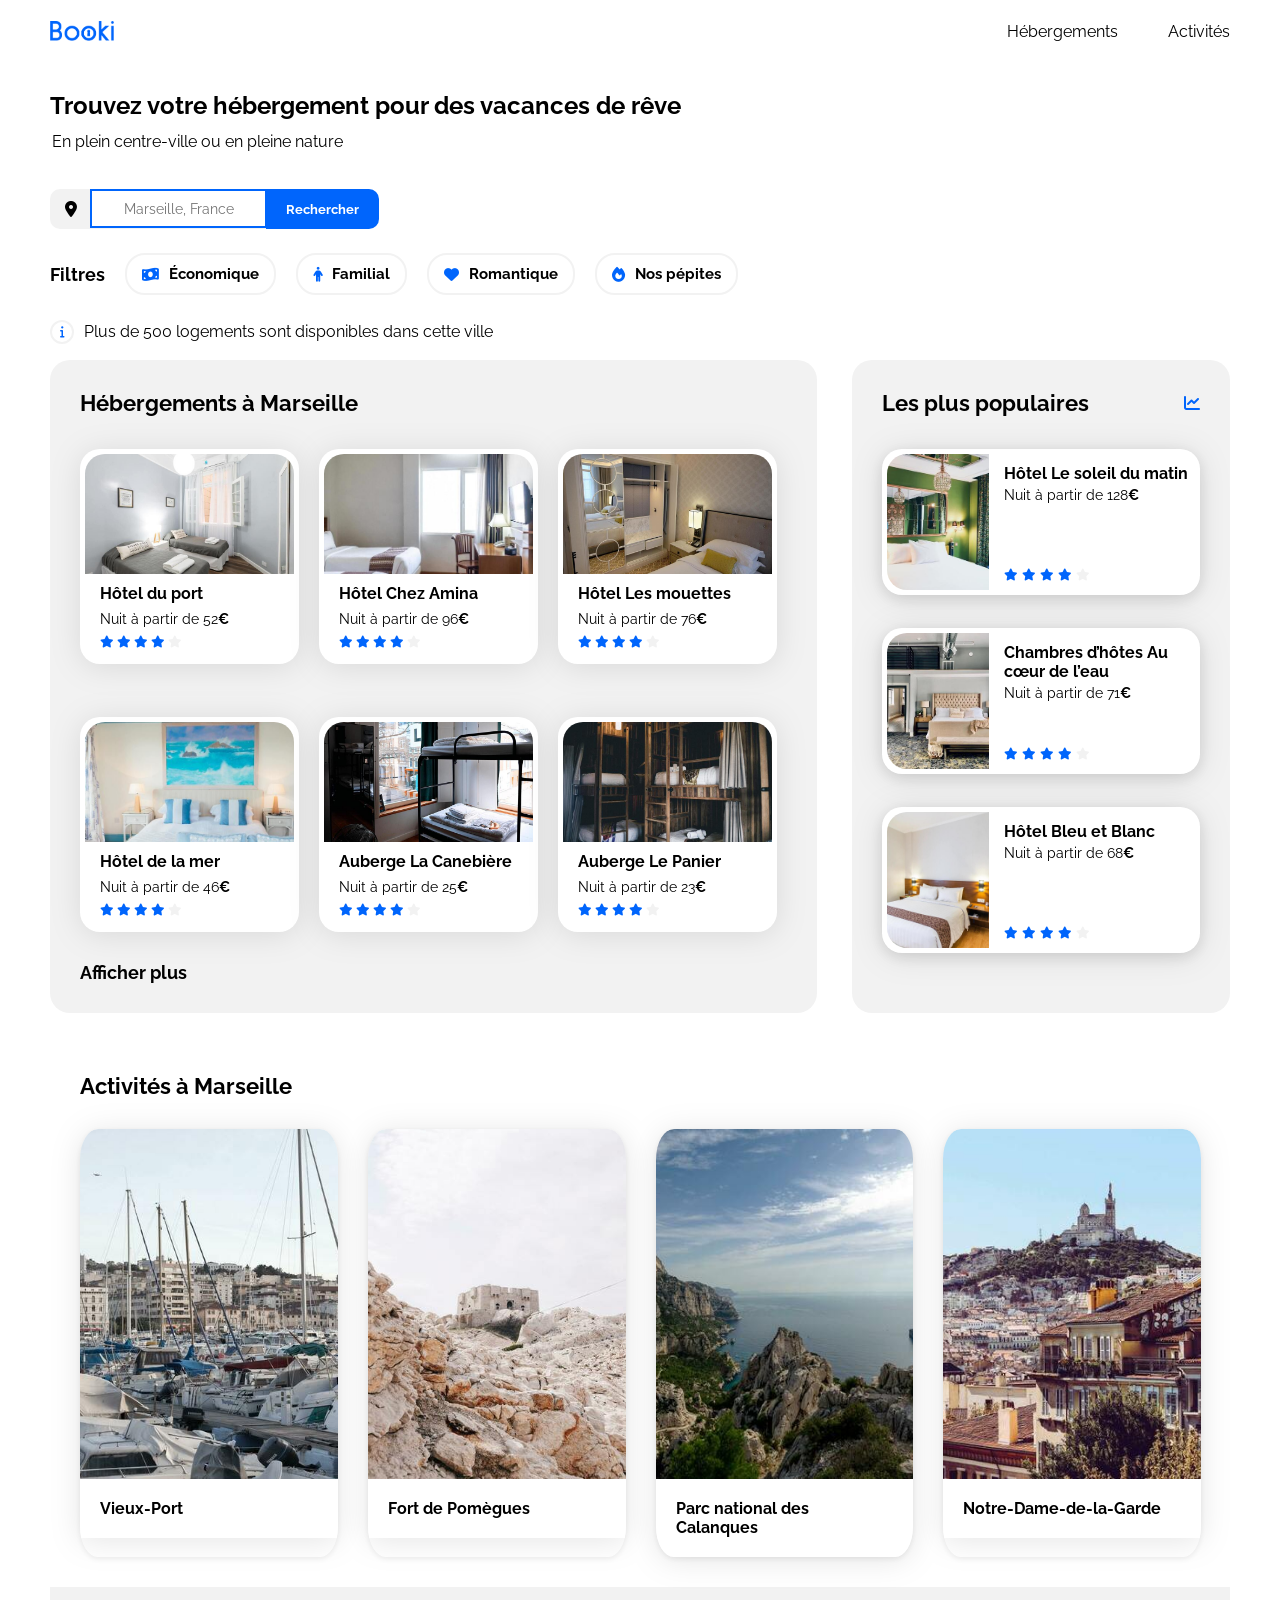
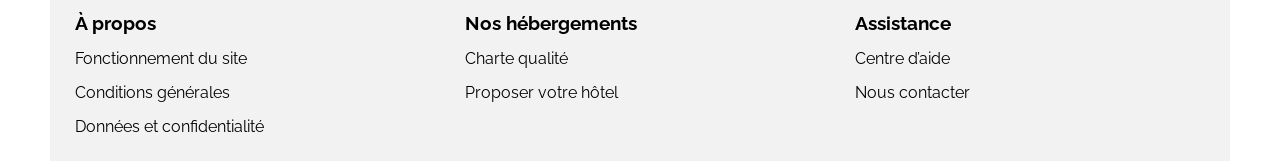
==== commit a3cc2068: "Correction de la partie Activités" ====
--- a/index.html
+++ b/index.html
@@ -284,33 +284,43 @@
                 <h2 class="section-title">Activités à Marseille</h2>
 
                 <div class="activites-cards">
+
                     <article class="card">
                         <a href="#">
-                        <img src="./images/activites/reno-laithienne.jpg" alt="Vieux-Port">
-                        <h3 class="card-title">Vieux-Port</h3>
+                            <img src="./images/activites/reno-laithienne.jpg" alt="Vieux-Port">
+                            <div class="card-content">
+                                <h3 class="card-title">Vieux-Port</h3>
+                        </div>
                         </a>
                     </article>
 
                     <article class="card">
                         <a href="#">
-                        <img src="./images/activites/paul-hermann.jpg" alt="Fort de Pomègues">
-                        <h3 class="card-title">Fort de Pomègues</h3>
+                            <img src="./images/activites/paul-hermann.jpg" alt="Fort de Pomègues">
+                            <div class="card-content">
+                                <h3 class="card-title">Fort de Pomègues</h3>
+                            </div>
                         </a>
                     </article>
 
                     <article class="card">
                         <a href="#">
-                        <img src="./images/activites/kilyan-sockalingum.jpg" alt="Parc national des Calanques">
-                        <h3 class="card-title">Parc national des Calanques</h3>
+                            <img src="./images/activites/kilyan-sockalingum.jpg" alt="Parc national des Calanques">
+                            <div class="card-content">
+                                <h3 class="card-title">Parc national des Calanques</h3>
+                            </div>
                         </a>
                     </article>
 
                     <article class="card">
                         <a href="#">
-                        <img src="./images/activites/florian-wehde.jpg" alt="Notre-Dame-de-la-Garde">
-                        <h3 class="card-title">Notre-Dame-de-la-Garde</h3>
+                            <img src="./images/activites/florian-wehde.jpg" alt="Notre-Dame-de-la-Garde">
+                            <div class="card-content">
+                                <h3 class="card-title">Notre-Dame-de-la-Garde</h3>
+                            </div>
                         </a>
                     </article>
+                    
                 </div>
             </section>
 
--- a/css/style.css
+++ b/css/style.css
@@ -44,6 +44,7 @@
     padding: 5px;
     filter: drop-shadow(0px 3px 15px rgba(0, 0, 0, 0.1));
     box-sizing: border-box;
+    transition: transform 0.3s ease-in-out, box-shadow 0.3s ease-in-out;
 }
 
 .card img {
@@ -62,7 +63,6 @@
 
 .card:hover {
     transform: scale(1.02);
-    transition: transform 0.3s ease-in-out;
     box-shadow: 0px 4px 20px rgba(0, 0, 0, 0.2);
 }
 
@@ -98,7 +98,6 @@
 
 /* Style des liens */
 .nav-links a {
-    text-decoration: none;
     color: black;
     padding: 20px 0px;
     display: block;
@@ -116,6 +115,7 @@
     display: flex;
     flex-direction: column;
     align-items: flex-start;
+    margin-top: 10px;
 }
 
 .recherche h1 {
@@ -158,6 +158,7 @@
     box-sizing: border-box;
     border-top: 1px solid #F2F2F2;
     border-bottom: 1px solid #F2F2F2;
+    border-right: 1px solid #F2F2F2; 
 }
 
 .barre-de-recherche input {
@@ -166,7 +167,6 @@
     height: 35px;
     padding: 0px;
     font-size: 14px;
-    line-height: 40px;
     text-align: center;
 }
 
@@ -395,23 +395,32 @@
 }
 
 .activites .card-title {
-    margin-top: 15px;
-    margin-bottom: 15px;
-    padding-left: 15px;
-}
-
-.activites-cards img {
-    width: 100%;
-    height: 300px;
-    border-top-left-radius: 20px;
-    border-top-right-radius: 20px;
+    margin: 0; /* on enlève les marges par défaut */
+}
+
+.activites-cards .card-content {
+    padding: 20px 20px 20px;
+    background-color: white;
 }
 
 .activites-cards .card {
     width: 25%;
     background-color: transparent;
-    padding: 0;
+    padding: 0px;
     box-shadow: 0px 2px 6px rgba(0,0,0,0.08);
+    border-radius: 7%;
+    overflow: hidden;
+}
+
+.activites-cards .card a {
+    height: 100%;
+}
+
+.activites-cards img {
+    width: 100%;
+    height: 350px;
+    border-top-left-radius: 7%;
+    border-top-right-radius: 7%;
 }
 
 /****** Footer ***********/
--- a/css/tablette.css
+++ b/css/tablette.css
@@ -3,7 +3,8 @@
 /****** Media queries ***********/
 /* Medium devices (tablets, less/equal than 1024px) */
 @media (max-width: 1024px) {
-    .hebergements-and-populaires {
+    .hebergements-et-populaires {
+        display: flex;
         flex-direction: column;
     }
 
@@ -33,4 +34,14 @@
     .populaires-cards .card-subtitle {
         font-size: 13px;
     }
+
+    /****** Activités ***********/
+
+.activites-cards img {
+    width: 100%;
+    height: 200px;
+    border-top-left-radius: 20px;
+    border-top-right-radius: 20px;
+}
+
 }
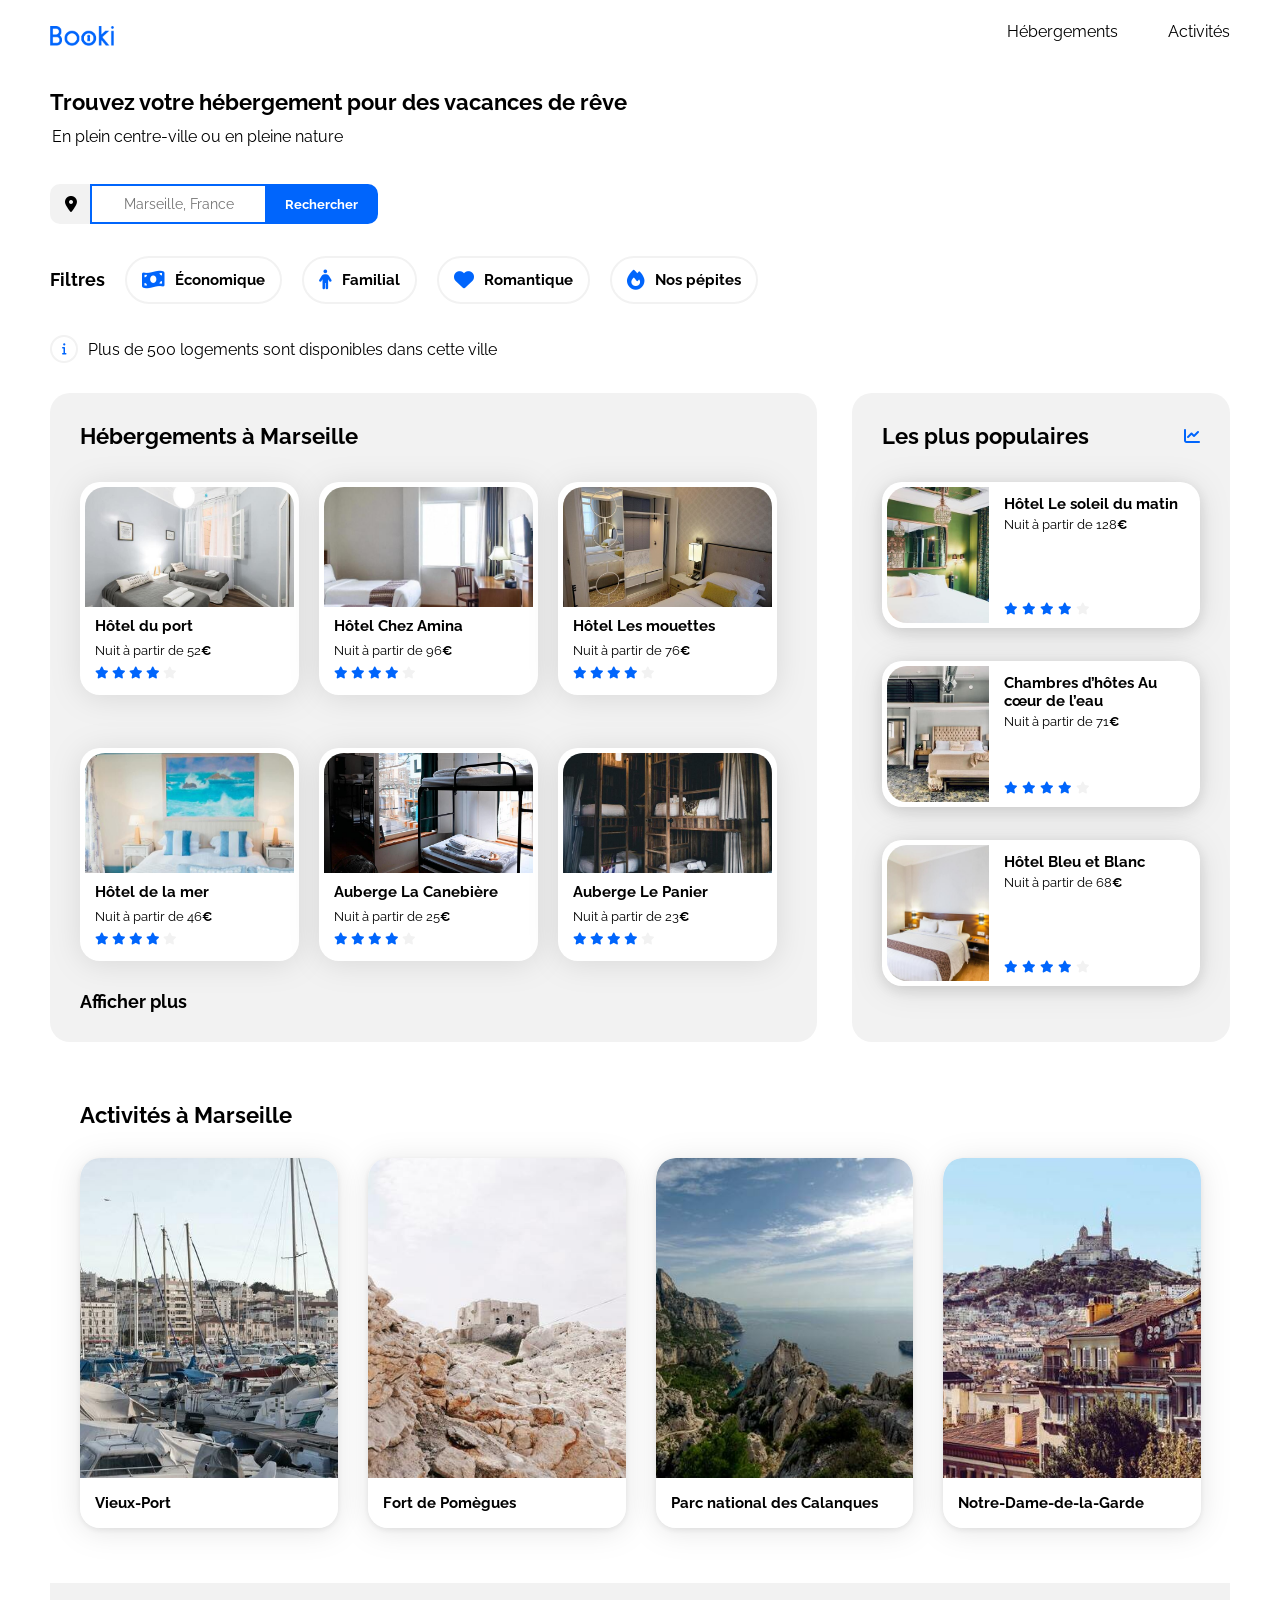
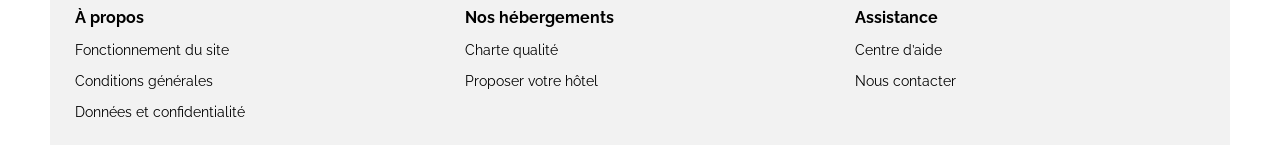
==== commit 9a9e894b: "Ajout de la partie mobile et finalisation du projet booki" ====
--- a/index.html
+++ b/index.html
@@ -44,8 +44,9 @@
                 <p>En plein centre-ville ou en pleine nature</p>
 
                 <form action="#" method="get" class="formulaire-recherche">
+
                     <div class="icone-recherche">
-                        <i class="fa-solid fa-location-dot"></i>
+                        <i class="fa-solid fa-location-dot" aria-hidden="true"></i>
                     </div>
 
                     <div class="barre-de-recherche">
@@ -53,38 +54,46 @@
                         <input type="text" name="ville" id="ville" placeholder="Marseille, France" autofocus required>
                     </div>
 
-                     <button type="submit" class="bouton-rechercher" aria-label="Lancer la recherche">Rechercher</button>
+                     <button type="submit" class="bouton-rechercher" aria-label="Lancer la recherche">
+                        <span class="texte-rechercher">Rechercher</span>
+                        <span class="icone-loupe"><i class="fa-solid fa-magnifying-glass" aria-hidden="true"></i></span>
+                    </button>
+
                 </form>
 
             </section>
 
             <!-- SECTION FILTRES -->
             <section class="filtres">
+                
+            <div class="filtres-header">
+                <h2>Filtres</h2>
 
                 <div class="filtres-container">
-                    <h2>Filtres</h2>
 
                     <button class="filtre">
-                        <i class="fa-solid fa-money-bill-wave"></i> Économique
+                        <i class="fa-solid fa-money-bill-wave" aria-hidden="true"></i> Économique
                     </button>
 
                     <button class="filtre">
-                        <i class="fa-solid fa-person"></i> Familial
+                        <i class="fa-solid fa-person" aria-hidden="true"></i> Familial
                     </button>
 
                     <button class="filtre">
-                        <i class="fa-solid fa-heart"></i> Romantique
+                        <i class="fa-solid fa-heart" aria-hidden="true"></i> Romantique
                     </button>
 
                     <button class="filtre">
-                        <i class="fa-solid fa-fire"></i> Nos pépites
+                        <i class="fa-solid fa-fire" aria-hidden="true"></i> Nos pépites
                     </button>
                 </div>
+            </div>
 
                 <p class="info">
-                    <i class="fa-solid fa-info"></i>
+                    <i class="fa-solid fa-info" aria-hidden="true"></i>
                     Plus de 500 logements sont disponibles dans cette ville
                 </p>
+
             </section>
 
             <!-- HEBERGEMENTS + POPULAIRES -->
@@ -107,11 +116,11 @@
                                 <h3 class="card-title">Hôtel du port</h3>
                                 <p class="card-subtitle">Nuit à partir de 52<span class="euro">€</span></p>
                                 <div class="card-rating">
-                                    <i class="fa-solid fa-star"></i>
-                                    <i class="fa-solid fa-star"></i>
-                                    <i class="fa-solid fa-star"></i>
-                                    <i class="fa-solid fa-star"></i>
-                                    <i class="fa-solid fa-star neutral-star"></i>
+                                    <i class="fa-solid fa-star" aria-hidden="true"></i>
+                                    <i class="fa-solid fa-star" aria-hidden="true"></i>
+                                    <i class="fa-solid fa-star" aria-hidden="true"></i>
+                                    <i class="fa-solid fa-star" aria-hidden="true"></i>
+                                    <i class="fa-solid fa-star neutral-star" aria-hidden="true"></i>
                                 </div>
                             </div>
                             </a>
@@ -124,11 +133,11 @@
                                 <h3 class="card-title">Hôtel Chez Amina</h3>
                                 <p class="card-subtitle">Nuit à partir de 96<span class="euro">€</span></p>
                                 <div class="card-rating">
-                                    <i class="fa-solid fa-star"></i>
-                                    <i class="fa-solid fa-star"></i>
-                                    <i class="fa-solid fa-star"></i>
-                                    <i class="fa-solid fa-star"></i>
-                                    <i class="fa-solid fa-star neutral-star"></i>
+                                    <i class="fa-solid fa-star" aria-hidden="true"></i>
+                                    <i class="fa-solid fa-star" aria-hidden="true"></i>
+                                    <i class="fa-solid fa-star" aria-hidden="true"></i>
+                                    <i class="fa-solid fa-star" aria-hidden="true"></i>
+                                    <i class="fa-solid fa-star neutral-star" aria-hidden="true"></i>
                                 </div>
                             </div>
                             </a>
@@ -141,11 +150,11 @@
                                 <h3 class="card-title">Hôtel Les mouettes</h3>
                                 <p class="card-subtitle">Nuit à partir de 76<span class="euro">€</span></p>
                                 <div class="card-rating">
-                                    <i class="fa-solid fa-star"></i>
-                                    <i class="fa-solid fa-star"></i>
-                                    <i class="fa-solid fa-star"></i>
-                                    <i class="fa-solid fa-star"></i>
-                                    <i class="fa-solid fa-star neutral-star"></i>
+                                    <i class="fa-solid fa-star" aria-hidden="true"></i>
+                                    <i class="fa-solid fa-star" aria-hidden="true"></i>
+                                    <i class="fa-solid fa-star" aria-hidden="true"></i>
+                                    <i class="fa-solid fa-star" aria-hidden="true"></i>
+                                    <i class="fa-solid fa-star neutral-star" aria-hidden="true"></i>
                                 </div>
                             </div>
                             </a>
@@ -158,11 +167,11 @@
                                 <h3 class="card-title">Hôtel de la mer</h3>
                                 <p class="card-subtitle">Nuit à partir de 46<span class="euro">€</span></p>
                                 <div class="card-rating">
-                                    <i class="fa-solid fa-star"></i>
-                                    <i class="fa-solid fa-star"></i>
-                                    <i class="fa-solid fa-star"></i>
-                                    <i class="fa-solid fa-star"></i>
-                                    <i class="fa-solid fa-star neutral-star"></i>
+                                    <i class="fa-solid fa-star" aria-hidden="true"></i>
+                                    <i class="fa-solid fa-star" aria-hidden="true"></i>
+                                    <i class="fa-solid fa-star" aria-hidden="true"></i>
+                                    <i class="fa-solid fa-star" aria-hidden="true"></i>
+                                    <i class="fa-solid fa-star neutral-star" aria-hidden="true"></i>
                                 </div>
                             </div>
                             </a>
@@ -175,11 +184,11 @@
                                 <h3 class="card-title">Auberge La Canebière</h3>
                                 <p class="card-subtitle">Nuit à partir de 25<span class="euro">€</span></p>
                                 <div class="card-rating">
-                                    <i class="fa-solid fa-star"></i>
-                                    <i class="fa-solid fa-star"></i>
-                                    <i class="fa-solid fa-star"></i>
-                                    <i class="fa-solid fa-star"></i>
-                                    <i class="fa-solid fa-star neutral-star"></i>
+                                    <i class="fa-solid fa-star" aria-hidden="true"></i>
+                                    <i class="fa-solid fa-star" aria-hidden="true"></i>
+                                    <i class="fa-solid fa-star" aria-hidden="true"></i>
+                                    <i class="fa-solid fa-star" aria-hidden="true"></i>
+                                    <i class="fa-solid fa-star neutral-star" aria-hidden="true"></i>
                                 </div>
                             </div>
                             </a>
@@ -192,23 +201,23 @@
                                 <h3 class="card-title">Auberge Le Panier</h3>
                                 <p class="card-subtitle">Nuit à partir de 23<span class="euro">€</span></p>
                                 <div class="card-rating">
-                                    <i class="fa-solid fa-star"></i>
-                                    <i class="fa-solid fa-star"></i>
-                                    <i class="fa-solid fa-star"></i>
-                                    <i class="fa-solid fa-star"></i>
-                                    <i class="fa-solid fa-star neutral-star"></i>
-                                </div>
-                            </div>
-                            </a>
-                        </article>
-
-                    </div>
-
+                                    <i class="fa-solid fa-star" aria-hidden="true"></i>
+                                    <i class="fa-solid fa-star" aria-hidden="true"></i>
+                                    <i class="fa-solid fa-star" aria-hidden="true"></i>
+                                    <i class="fa-solid fa-star" aria-hidden="true"></i>
+                                    <i class="fa-solid fa-star neutral-star" aria-hidden="true"></i>
+                                </div>
+                            </div>
+                            </a>
+                        </article>
+                    </div>
                     <a href="#" class="show-more">Afficher plus</a>
+
                 </section>
 
                 <!-- SECTION POPULAIRES -->
                 <section class="populaires">
+
                     <div class="populaires-title">
                         <h2 class="section-title">Les plus populaires</h2>
                         <i class="fa-solid fa-chart-line" aria-hidden="true"></i>
@@ -225,7 +234,7 @@
                                         <p class="card-subtitle">Nuit à partir de 128<span class="euro">€</span></p>
                                     </div>
                                     <div class="card-rating">
-                                        <i class="fa-xs fa-solid fa-star" aria-hidden="true"></i>
+                                        <i class="fa-xs fa-solid fa-star" aria-hidden="true" ></i>
                                         <i class="fa-xs fa-solid fa-star" aria-hidden="true"></i>
                                         <i class="fa-xs fa-solid fa-star" aria-hidden="true"></i>
                                         <i class="fa-xs fa-solid fa-star" aria-hidden="true"></i>
@@ -276,7 +285,9 @@
                             </article>
                         </a>
                     </div>
+
                 </section> 
+                
             </div>
 
             <!-- SECTION ACTIVITÉS -->
@@ -290,7 +301,7 @@
                             <img src="./images/activites/reno-laithienne.jpg" alt="Vieux-Port">
                             <div class="card-content">
                                 <h3 class="card-title">Vieux-Port</h3>
-                        </div>
+                            </div>
                         </a>
                     </article>
 
@@ -319,9 +330,9 @@
                                 <h3 class="card-title">Notre-Dame-de-la-Garde</h3>
                             </div>
                         </a>
-                    </article>
-                    
+                    </article> 
                 </div>
+
             </section>
 
         </main>
--- a/css/style.css
+++ b/css/style.css
@@ -53,12 +53,12 @@
 }
 
 .card-title {
-    font-size: 16px;
+    font-size: 15px;
 }
 
 .card-subtitle {
     margin: 0px;
-    font-size: 14px;
+    font-size: 13px;
 }
 
 .card:hover {
@@ -78,6 +78,7 @@
 #logo-booki {
     height: 20px;
     width: auto;
+    margin-top: 10px;
 }
 
 /* Structure du header */
@@ -119,7 +120,7 @@
 }
 
 .recherche h1 {
-    font-size: 24px;
+    font-size: 22px;
     margin-bottom: 0px;
 }
 
@@ -158,20 +159,19 @@
     box-sizing: border-box;
     border-top: 1px solid #F2F2F2;
     border-bottom: 1px solid #F2F2F2;
-    border-right: 1px solid #F2F2F2; 
 }
 
 .barre-de-recherche input {
     flex: 1;
     border: none;
-    height: 35px;
+    height: 36px;
     padding: 0px;
     font-size: 14px;
     text-align: center;
 }
 
 .barre-de-recherche input:focus{
-    outline: 2px solid var(--main-color);
+    outline: none;
     box-shadow: 0 0 0 2px var(--main-color);
 }
 
@@ -191,25 +191,38 @@
     background-color: #0050c5;
 }
 
+.bouton-rechercher .icone-loupe {
+    display: none;
+}
+
 /****** Filtres ***********/
+
+.filtres {
+    margin-top: 30px;
+}
+
+.filtres-header {
+    display: flex;
+    align-items: center;
+    gap: 20px;
+}
+
+.filtres-container {
+    display: flex;
+    align-items: center;
+    gap: 20px;
+}
 
 .filtres h2 {
     font-size: 18px;
 }
 
-.filtres-container {
-    display: flex;
-    align-items: center;
-    gap: 20px;
-    margin-top: 20px;
-}
-
 .filtre {
     background-color: white;
-    border-radius: 20px;
+    border-radius: 25px;
     border: 2px solid #F2F2F2;
     cursor: pointer;
-    padding: 10px 15px;
+    padding: 12px 15px;
     font-size: 15px;
     font-weight: 700;
     display: flex;
@@ -218,23 +231,25 @@
 
 .filtre i {
     margin-right: 10px;
+    font-size: 20px;
 }
 
 .filtre:hover {
     background-color: var(--filter-bg-color);
-    border: 2px solid var(--main-color);
+    border: 2px solid var(--main-bg-color);
 }
 
 .info i {
+    display: flex;
+    justify-content: center;
+    align-items: center;
+    flex-shrink: 0;
     color: var(--main-color);
     background-color: white;
     border: 2px solid #F2F2F2;
     border-radius: 50%;
-    width: 20px;
-    height: 20px;
-    display: flex;
-    justify-content: center;
-    align-items: center;
+    width: 24px;
+    height: 24px;
     margin-right: 10px;
     font-size: 12px;
 }
@@ -242,7 +257,8 @@
 .info {
     display: flex;
     align-items: center;
-    margin-top: 20px;
+    margin-top: 30px;
+    margin-bottom: 30px;
     font-size: 16px;
 }
 
@@ -267,7 +283,7 @@
 .hebergements {
     width: 65%;
     border-radius: 20px;
-    background-color: #F2F2F2;
+    background-color: var(--main-bg-color);
     padding: 30px;
 }
 
@@ -298,7 +314,7 @@
 
 .hebergements-cards .card-content {
     width: 100%;
-    padding-left: 15px;
+    padding-left: 10px;
     display: flex;
     flex-direction: column;
     justify-content: space-between;
@@ -329,7 +345,7 @@
 .populaires {
     width: 32%;
     border-radius: 20px;
-    background-color: #F2F2F2;
+    background-color: var(--main-bg-color);
     padding: 30px;
 }
 
@@ -369,7 +385,7 @@
 }
 
 .populaires-cards .card-title {
-    margin-top: 10px;
+    margin-top: 8px;
     margin-bottom: 4px;
 }
 
@@ -399,8 +415,12 @@
 }
 
 .activites-cards .card-content {
-    padding: 20px 20px 20px;
-    background-color: white;
+    height: 50px;
+    padding: 0 15px;
+    background-color: white;
+    display: flex;
+    align-items: center;
+    justify-content: flex-start;
 }
 
 .activites-cards .card {
@@ -408,7 +428,7 @@
     background-color: transparent;
     padding: 0px;
     box-shadow: 0px 2px 6px rgba(0,0,0,0.08);
-    border-radius: 7%;
+    border-radius: 20px;
     overflow: hidden;
 }
 
@@ -418,7 +438,7 @@
 
 .activites-cards img {
     width: 100%;
-    height: 350px;
+    height: 320px;
     border-top-left-radius: 7%;
     border-top-right-radius: 7%;
 }
@@ -430,13 +450,15 @@
     justify-content: space-around;
     align-items: flex-start;
     padding: 25px 25px;
-    background-color: #F2F2F2;
+    background-color: var(--main-bg-color);
     gap: 40px;
+    margin-top: 25px;
 }
 
 footer h3 {
     margin-top: 0;
     margin-bottom: 15px;
+    font-size: 16px;
 }
 
 .footer-links {
@@ -446,6 +468,7 @@
     display: flex;
     flex-direction: column;
     gap: 15px;
+    font-size: 14px;
 }
 
 .footer-column {
--- a/css/tablette.css
+++ b/css/tablette.css
@@ -3,39 +3,48 @@
 /****** Media queries ***********/
 /* Medium devices (tablets, less/equal than 1024px) */
 @media (max-width: 1024px) {
-    .hebergements-et-populaires {
-        display: flex;
-        flex-direction: column;
-    }
 
-    .hebergements {
-        width: 100%;
-    }
+/****** Layout général ***********/
+.main-container {
+    padding: 0px 30px;
+}
 
-    .populaires {
-        width: 100%;
-        margin-top: 50px;
-    }
+.filtres-header {
+    display: block; /* le titre passe au-dessus */
+}
 
-    .populaires-cards {
-        display: flex;
-        flex-direction: row;
-        justify-content: space-between;
-    }
+.filtres-container {
+    margin-top: 20px; /* petit espace sous le titre */
+}
 
-    .populaires-cards a {
-        width: 30%;
-    }
+/****** Hébergements + Populaires ***********/
+.hebergements-et-populaires {
+    flex-direction: column;
+    gap: 40px;
+}
 
-    .populaires-cards .card-title {
-        font-size: 14px;
-    }
+.hebergements {
+    width: 100%;
+}
 
-    .populaires-cards .card-subtitle {
-        font-size: 13px;
-    }
+.populaires {
+    width: 100%;
+    margin-top: 20px;
+}
 
-    /****** Activités ***********/
+.populaires-cards {
+    display: flex;
+    flex-direction: row;
+    justify-content: space-between;
+    gap: 20px;
+}
+
+.populaires-cards a {
+    width: 33%;
+    display: block;
+}
+    
+/****** Activités ***********/
 
 .activites-cards img {
     width: 100%;
@@ -44,4 +53,8 @@
     border-top-right-radius: 20px;
 }
 
+.activites-cards .card-content {
+    padding: 5px 20px;
+}
+
 }
--- a/css/mobile.css
+++ b/css/mobile.css
@@ -1,4 +1,249 @@
 /* Small devices (phones, less than 768px) */
 @media (max-width: 767.98px) {
-    /* ... */
+
+/****** Navigation ***********/
+
+header {
+    width: 100vw;                /* toute la largeur de l’écran */
+    margin-left: calc(50% - 50vw); /* annule les marges du container */
+    margin-right: calc(50% - 50vw);
+    border-bottom: 1px solid #F2F2F2; /* barre grise */
+}
+
+.nav {
+    flex-direction: column;
+    align-items: center;
+    width: 100%;
+}
+
+/* Logo centré, prend toute la largeur visuellement */
+#logo-booki {
+    margin-top: 30px;
+    margin-bottom: 10px;
+}
+
+.nav-links {
+    width: 100%;
+    display: flex;
+    justify-content: center;
+    margin: 0;
+    padding: 0;
+    gap: 10px;
+}
+
+.nav-links li {
+    flex: 1;              /* chaque li prend une part égale */
+}
+
+.nav-links a {
+    display: block;
+    width: 100%;
+    text-align: center;
+    padding: 15px 0;
+    border-top: none !important;                 /* on annule la bordure du haut */
+    border-bottom: 2px solid transparent;
+}
+
+.nav-links a:hover {
+  color: var(--main-color);
+  border-bottom: 2px solid var(--main-color);
+}
+
+/****** Recherche ***********/
+
+.recherche h1 {
+    font-size: 22px;
+    margin-bottom: 0px;
+}
+
+.recherche p {
+    margin-top: 8px;
+    padding: 0;
+}
+
+.formulaire-recherche {
+    width: 100%;
+    margin-top: 12px;
+}
+
+.icone-recherche {
+    padding: 17px 18px; /* un peu plus grande */
+}
+
+.barre-de-recherche {
+    height: 50px; /* plus haute */
+    flex-grow: 2;
+}
+
+.barre-de-recherche input {
+    height: 45px;
+    font-size: 16px; /* légèrement plus grand */
+    flex: 2;
+}
+
+.bouton-rechercher {
+    width: 50px;
+    height: 50px;
+    padding: 0;
+    border-radius: 15px;
+    display: flex;
+    justify-content: center;
+    align-items: center;
+    border: none;
+    margin-left: -10px;
+}
+
+/* cacher le texte sur mobile */
+.bouton-rechercher .texte-rechercher {
+    display: none;
+}
+
+.bouton-rechercher .icone-loupe {
+    display: flex;          /* on la rend visible */
+    justify-content: center;
+    align-items: center;
+}
+
+/* afficher la loupe sur mobile */
+.bouton-rechercher .icone-loupe i {
+    font-size: 16px;
+    color: white;
+}
+
+/****** Filtres ***********/
+
+.filtres-header {
+    display: block; /* le titre passe au-dessus */
+}
+
+.filtres-container {
+    display: grid;
+    grid-template-columns: repeat(2, 1fr); /* 2 colonnes égales */
+    gap: 20px;
+    margin-top: 20px;
+}
+
+.filtre {
+    font-size: 14px;
+}
+
+.info {
+    align-items: flex-start; /* l’icône reste en haut, le texte s’étale */
+    width: 100%;             /* prend toute la largeur */
+    margin-bottom: 10px;
+    font-size: 15px;         /* texte légèrement plus petit si tu veux */
+    line-height: 1.4;        /* meilleure lisibilité */
+}
+
+/****** Hebergements et Populaires ***********/
+
+.hebergements-et-populaires {
+    flex-direction: column-reverse;
+    width: 100vw;
+    margin-left: calc(50% - 50vw);    /* sort de la main-container */
+    margin-right: calc(50% - 50vw);
+}
+
+.hebergements-et-populaires section {
+    border-radius: 0;
+}
+
+/****** Populaires ***********/
+
+.populaires {
+    background-color: #F2F2F2;
+}
+
+.populaires-cards {
+    flex-direction: column;
+    margin-top: 20px;
+}
+
+.populaires-cards a {
+    display: block;
+    width: 100%;
+}
+
+.populaires-cards .card {
+    margin-top: 0;
+}
+
+/****** Hebergements ***********/
+
+.hebergements-et-populaires .hebergements {
+    background-color: white;
+    margin-top: 0; /* réduit l'espace blanc */
+    padding-top: 0;
+}
+
+.hebergements-cards {
+    flex-direction: column;
+    gap: 0px;
+}
+
+.hebergements-cards a {
+    display: block;
+    width: 100%;
+}
+
+.hebergements-cards .card {
+    width: 100%;
+    margin-top: 20px;
+}
+
+.hebergements-cards img {
+    height: 110px;
+}
+
+.show-more {
+    margin-top: 15px;
+}
+
+/****** Activités ***********/
+
+.activites {
+    padding: 0;
+}
+
+.activites-cards {
+    flex-direction: column;
+    gap: 20px;
+}
+
+.activites-cards .card {
+    width: 100%;
+}
+
+.activites-cards img {
+    height: 140px;
+}
+
+.activites .card-title {
+    font-size: 16px;
+}
+
+/****** Footer ***********/
+
+footer {
+    width: 100vw;                     
+    margin-left: calc(50% - 50vw);    
+    margin-right: calc(50% - 50vw);
+    padding: 25px 35px;             
+    box-sizing: border-box;
+    display: flex;
+    flex-direction: column;
+    gap: 45px;
+}
+
+}
+
+@media (max-width: 360px) {
+.filtre {
+    font-size: 12px;
+    padding: 10px 12px;
+}
+
+.section-title {
+    font-size: 18px;
+}
 }
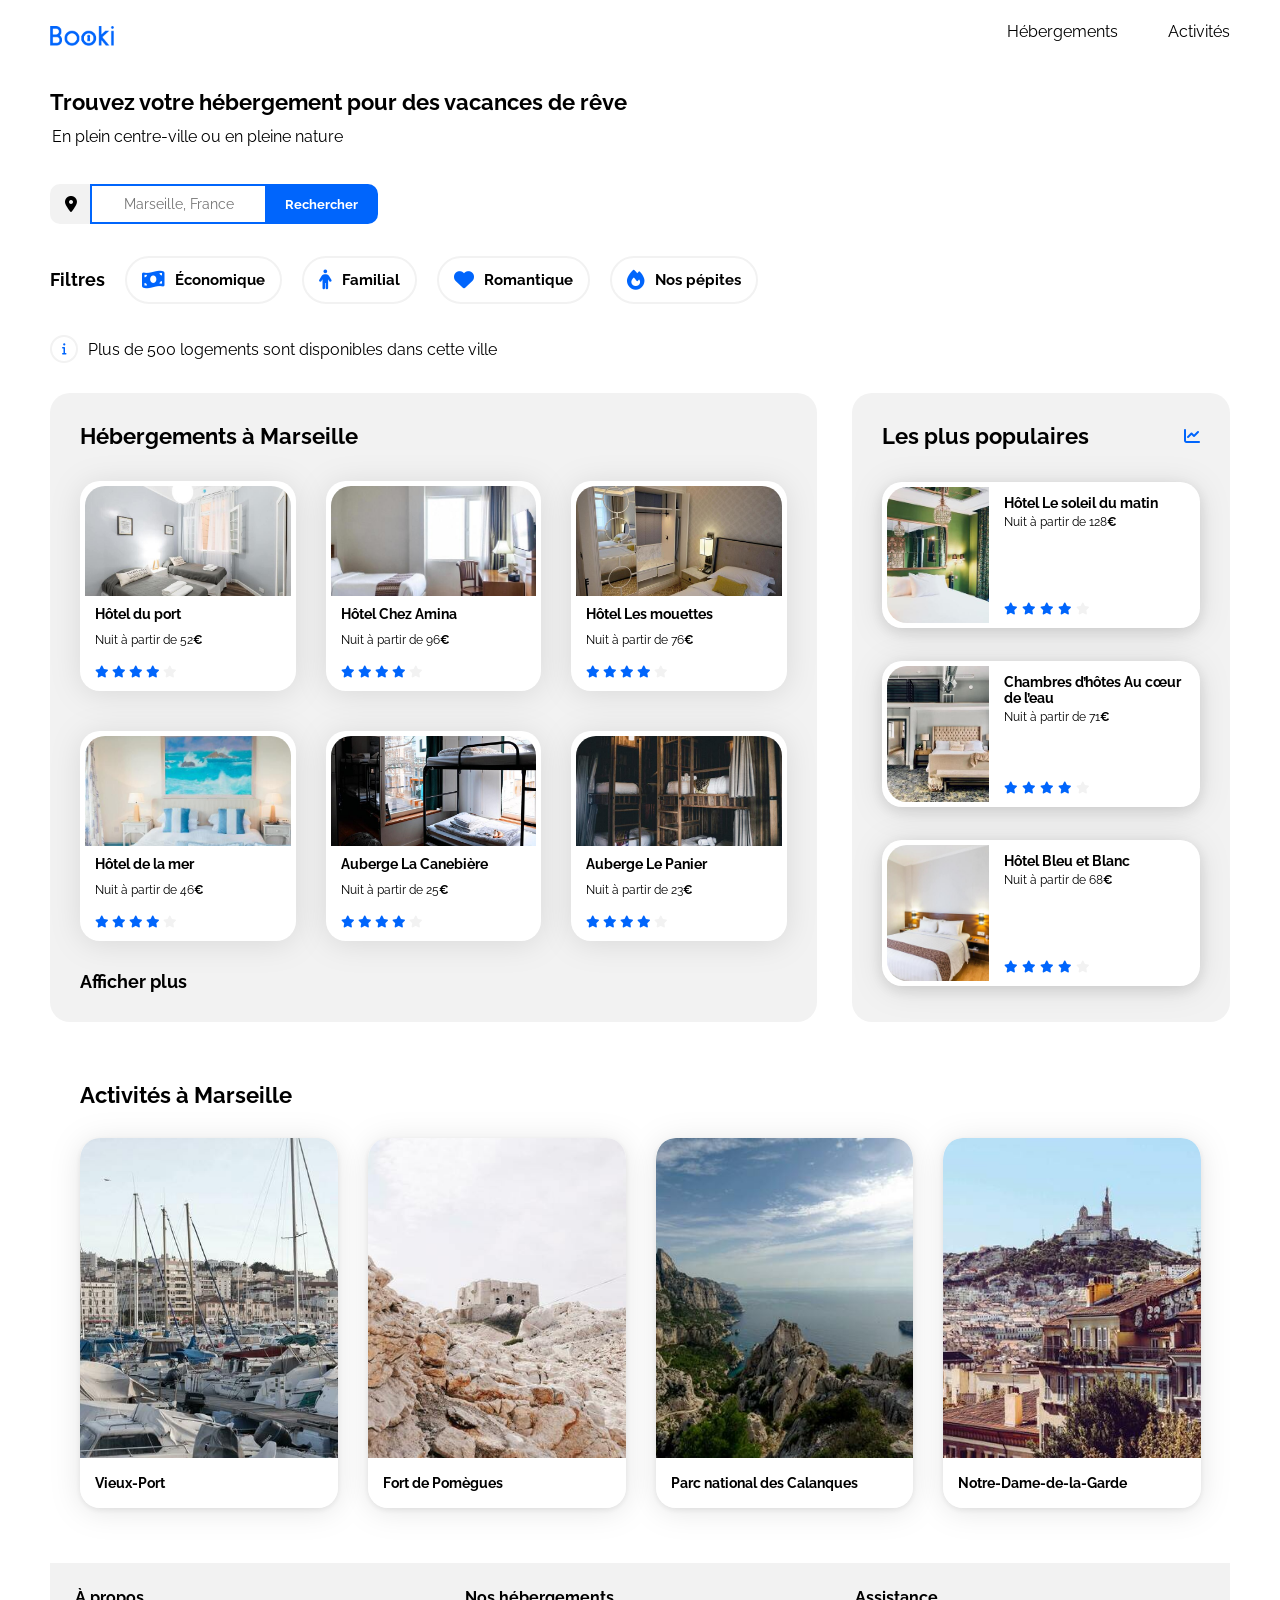
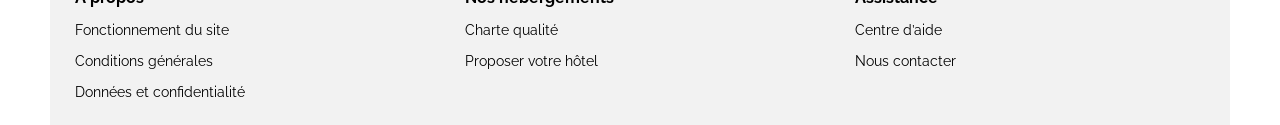
==== commit 7660401b: "Derniers ajustements Booki" ====
--- a/index.html
+++ b/index.html
@@ -113,8 +113,10 @@
                             <a href="#">
                             <img src="./images/hebergements/fred-kleber.jpg" alt="Hôtel du port">
                             <div class="card-content">
+                            <div class="card-txt">
                                 <h3 class="card-title">Hôtel du port</h3>
                                 <p class="card-subtitle">Nuit à partir de 52<span class="euro">€</span></p>
+                            </div>
                                 <div class="card-rating">
                                     <i class="fa-solid fa-star" aria-hidden="true"></i>
                                     <i class="fa-solid fa-star" aria-hidden="true"></i>
@@ -130,8 +132,10 @@
                             <a href="#">
                             <img src="./images/hebergements/febrian-zakaria.jpg" alt="Hôtel Chez Amina">
                             <div class="card-content">
+                            <div class="card-txt">
                                 <h3 class="card-title">Hôtel Chez Amina</h3>
                                 <p class="card-subtitle">Nuit à partir de 96<span class="euro">€</span></p>
+                            </div>
                                 <div class="card-rating">
                                     <i class="fa-solid fa-star" aria-hidden="true"></i>
                                     <i class="fa-solid fa-star" aria-hidden="true"></i>
@@ -147,8 +151,10 @@
                             <a href="#">
                             <img src="./images/hebergements/reisetopia.jpg" alt="Hôtel Les mouettes">
                             <div class="card-content">
+                            <div class="card-txt">
                                 <h3 class="card-title">Hôtel Les mouettes</h3>
                                 <p class="card-subtitle">Nuit à partir de 76<span class="euro">€</span></p>
+                            </div>
                                 <div class="card-rating">
                                     <i class="fa-solid fa-star" aria-hidden="true"></i>
                                     <i class="fa-solid fa-star" aria-hidden="true"></i>
@@ -164,8 +170,10 @@
                             <a href="#">
                             <img src="./images/hebergements/annie-spratt.jpg" alt="Hôtel de la mer">
                             <div class="card-content">
+                            <div class="card-txt">
                                 <h3 class="card-title">Hôtel de la mer</h3>
                                 <p class="card-subtitle">Nuit à partir de 46<span class="euro">€</span></p>
+                            </div>
                                 <div class="card-rating">
                                     <i class="fa-solid fa-star" aria-hidden="true"></i>
                                     <i class="fa-solid fa-star" aria-hidden="true"></i>
@@ -181,8 +189,10 @@
                             <a href="#">
                             <img src="./images/hebergements/marcus-loke.jpg" alt="Auberge La Canebière">
                             <div class="card-content">
+                            <div class="card-txt">
                                 <h3 class="card-title">Auberge La Canebière</h3>
                                 <p class="card-subtitle">Nuit à partir de 25<span class="euro">€</span></p>
+                            </div>
                                 <div class="card-rating">
                                     <i class="fa-solid fa-star" aria-hidden="true"></i>
                                     <i class="fa-solid fa-star" aria-hidden="true"></i>
@@ -198,8 +208,10 @@
                             <a href="#">
                             <img src="./images/hebergements/nicate-lee.jpg" alt="Auberge Le Panier">
                             <div class="card-content">
+                            <div class="card-txt">
                                 <h3 class="card-title">Auberge Le Panier</h3>
                                 <p class="card-subtitle">Nuit à partir de 23<span class="euro">€</span></p>
+                            </div>
                                 <div class="card-rating">
                                     <i class="fa-solid fa-star" aria-hidden="true"></i>
                                     <i class="fa-solid fa-star" aria-hidden="true"></i>
--- a/css/style.css
+++ b/css/style.css
@@ -18,6 +18,7 @@
     display: flex;
     justify-content: center;
     margin: 0;
+    overflow-x: hidden;
 }
 
 .main-container {
@@ -53,12 +54,12 @@
 }
 
 .card-title {
-    font-size: 15px;
+    font-size: 14px;
 }
 
 .card-subtitle {
     margin: 0px;
-    font-size: 13px;
+    font-size: 12px;
 }
 
 .card:hover {
@@ -287,27 +288,35 @@
     padding: 30px;
 }
 
+.hebergements-titles {
+    margin-bottom: 12px;
+}
+
 .hebergements-cards {
     display: flex;
     flex-wrap: wrap;
     flex-direction: row;
+    justify-content: space-between;
     gap: 20px;
 }
 
 .hebergements-cards a {
-    display: block;
+    display: flex;
+    flex-direction: column;
+    height: 100%;
 }
 
 .hebergements-cards .card {
     display: flex;
     flex-direction: column;
-    margin-top: 33px;
-    width: 31%;
+    margin-top: 20px;
+    width: calc(33.33% - 20px);
+    min-height: 210px;
 }
 
 .hebergements-cards img {
     width: 100%;
-    height: 120px;
+    height: 110px;
     border-top-left-radius: 20px;
     border-top-right-radius: 20px;
 }
@@ -317,18 +326,24 @@
     padding-left: 10px;
     display: flex;
     flex-direction: column;
-    justify-content: space-between;
+    flex: 1;
     box-sizing: border-box;
 }
 
 .hebergements-cards .card-title {
     margin-top: 10px;
-    margin-bottom: 8px;
+    margin-bottom: 11px;
+}
+
+.hebergements-cards .card-txt {
+    display: flex;
+    flex-direction: column;
+    justify-content: flex-start;
 }
 
 .hebergements-cards .card-rating {
-    margin-top: 8px;
-    margin-bottom: 10px;
+    margin-top: auto;
+    margin-bottom: 7px;
     font-size: 12px;
 }
 
--- a/css/mobile.css
+++ b/css/mobile.css
@@ -182,17 +182,34 @@
 }
 
 .hebergements-cards a {
-    display: block;
-    width: 100%;
+    display: flex;
+    flex-direction: column;
+    width: 100%;
+    height: 100%;
 }
 
 .hebergements-cards .card {
     width: 100%;
     margin-top: 20px;
+    min-height: 200px;
 }
 
 .hebergements-cards img {
-    height: 110px;
+    height: 120px;
+}
+
+.hebergements-cards .card-content {
+    display: flex;
+    flex-direction: column;
+    flex: 1;
+}
+
+.hebergements-cards .card-title {
+    margin-bottom: 8px; /* espace entre titre et prix */
+}
+
+.hebergements-cards .card-subtitle {
+    margin-bottom: 12px; /* espace entre prix et étoiles */
 }
 
 .show-more {
@@ -202,7 +219,7 @@
 /****** Activités ***********/
 
 .activites {
-    padding: 0;
+    padding: 0px 10px;
 }
 
 .activites-cards {
